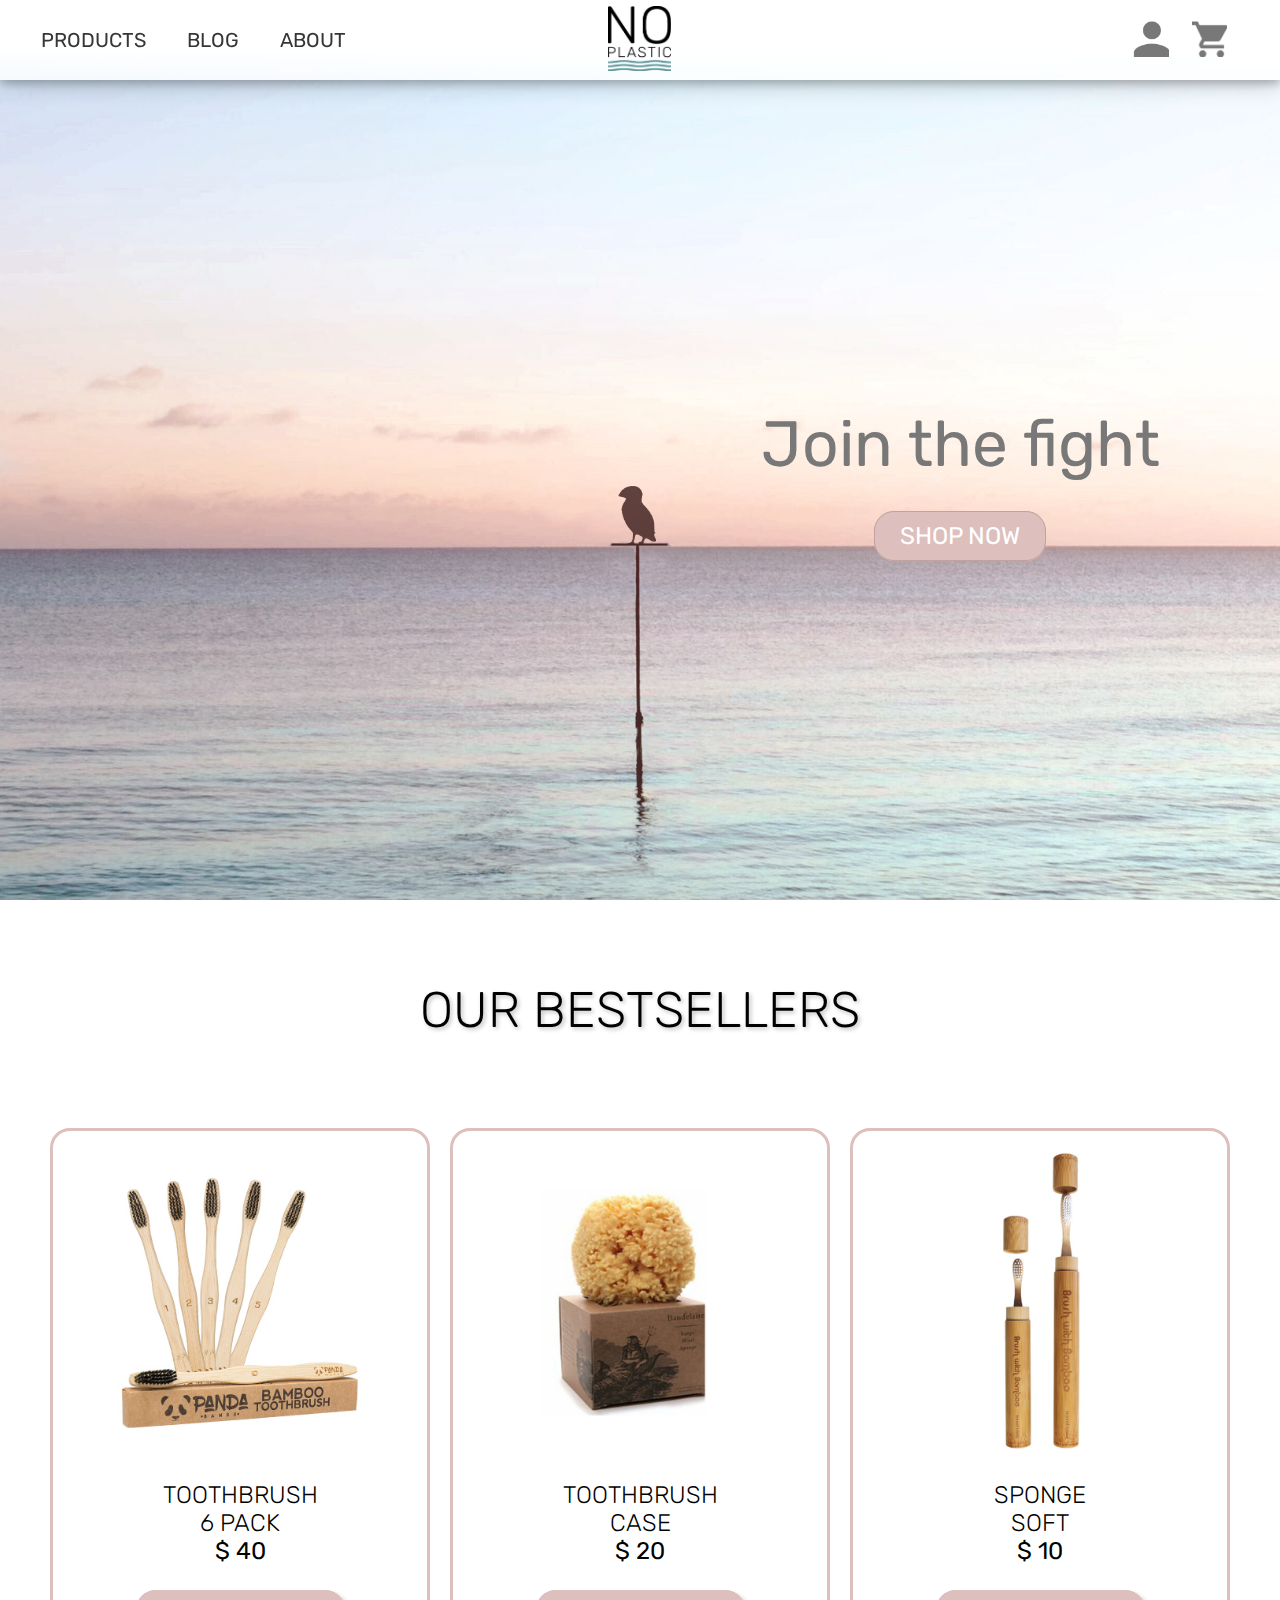
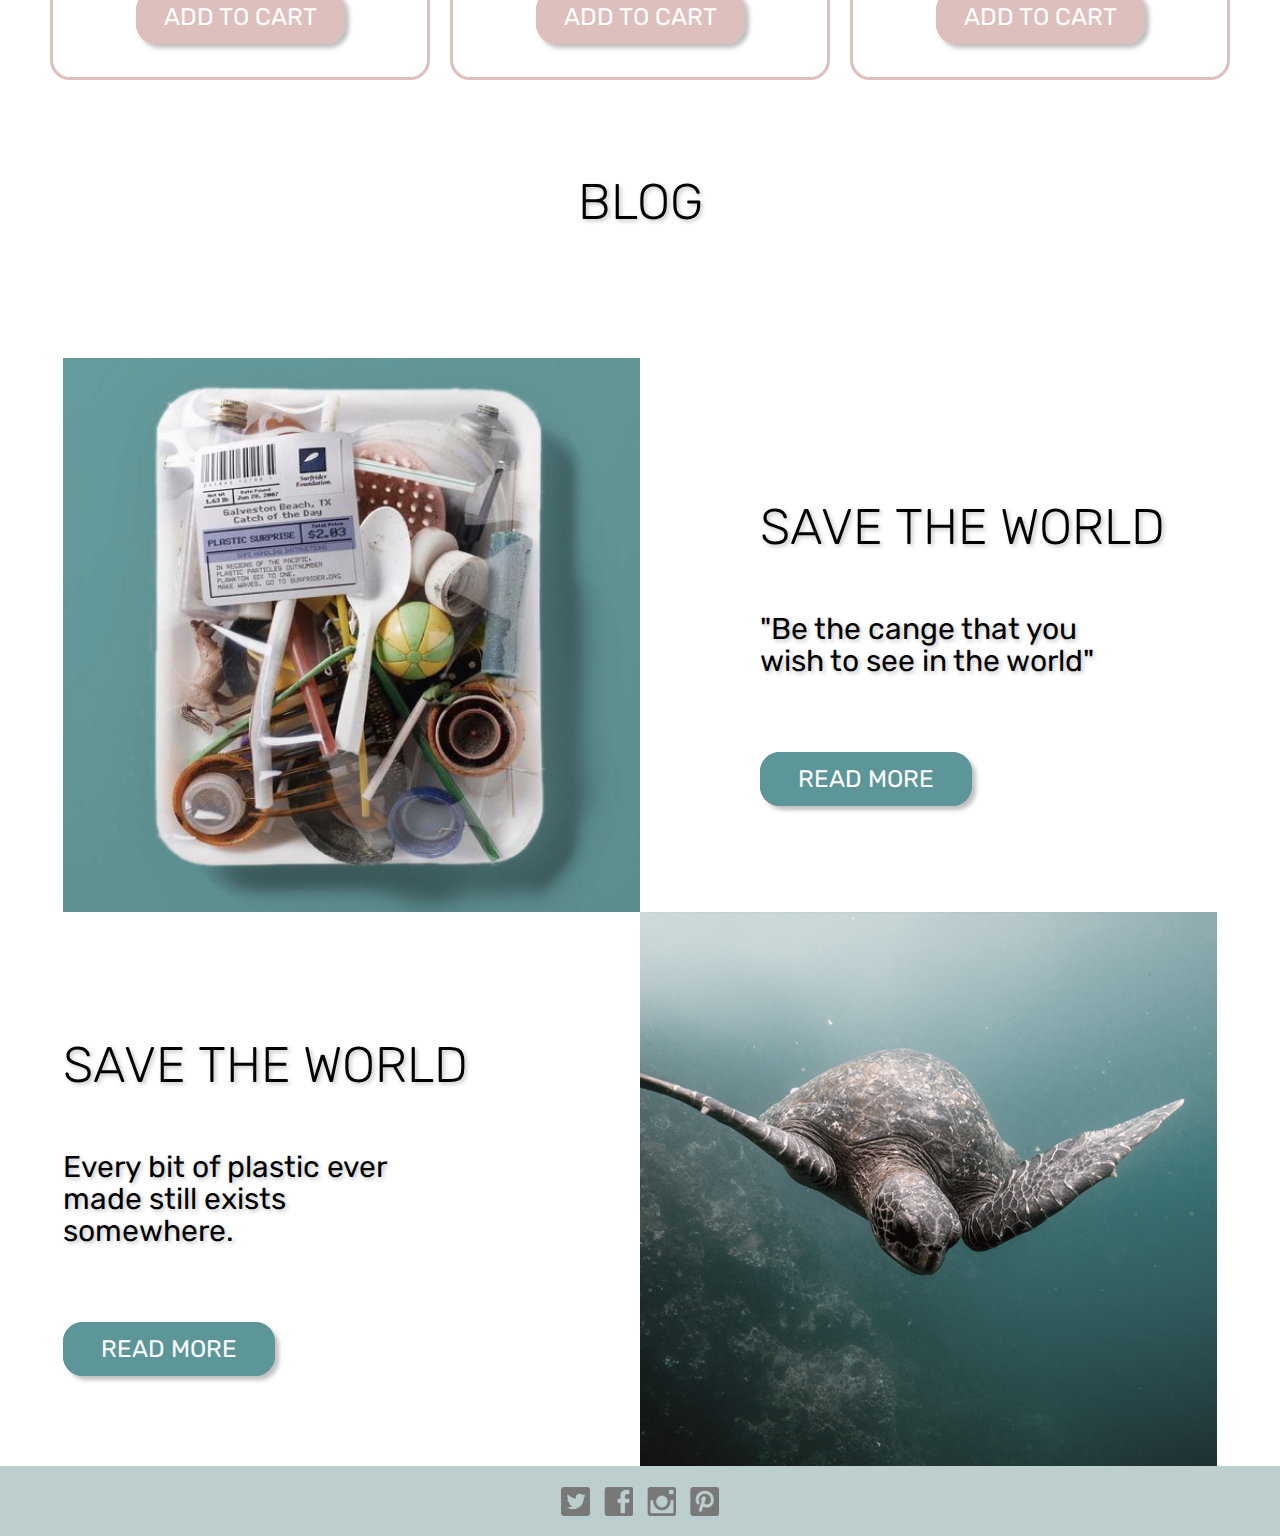
==== index.html @ 9dd4bc1e "blogs í blog" ====
<!DOCTYPE html>
<html>
    <head>
        <meta charset="utf-8">
        <title>No Plastic</title>
        <link href="https://fonts.googleapis.com/css?family=Rubik:300,400,700" rel="stylesheet">
        <link rel="icon" href="img/tskoli.ico">
        <link rel="stylesheet" href="css/reset.css">
        <link rel="stylesheet" href="css/styles.css">
        <link rel="stylesheet" href="css/flex.css">
    </head>
    
    <body id="master">
            <!-- Flex utan um flex-nav  -->
            <header id="main-header">
                <!-- Flex child af navbar til vinstri -->
                <div class="flex-nav-left">
                    <nav class="nav-left">
                        <ul class="navbar">
                            <li class="nav-buttons"><a href="index.html">Products</a>
                            </li>
                            <li class="nav-buttons"><a href="index.html">Blog</a>
                            </li>
                            <li class="nav-buttons"><a href="index.html">About</a>
                            </li>
                        </ul>
                    </nav>
                </div>
                <div class="flex-nav-center">
                    <a href="index.html"><img class="logo main-logo" src="img/LOGO_LARGE.png"></a>
                </div>
                <!-- Flex child af navbar til hægri -->
                <div class="flex-nav-right">
                    <a href="index.html"><img class="nav-icon login-ico" src="img/signin.png"></a>
                    <a href="index.html"><img class="nav-icon cart-ico" src="img/cart.png"></a>
                </div>
            </header>
             
            <div class="front-page">
                <div class="title-button">
                    <h1 class="front-title-text">
                        Join the fight
                    </h1>
                    <div class="btn-holder"><a id="front-button" class="btn" href="index.html">SHOP NOW</a></div>
                </div>
            </div>

            <div class="vara-texti">
                <h2 class="h2-centered">
                    OUR BESTSELLERS
                </h2>
                <div class="voru-content">
                    <div class="vara">
                        <img id="mynd_1" class="vara-mynd" src="img/m1.jpg">
                        <p class="vara-text">TOOTHBRUSH</p>
                        <p class="vara-text">6 PACK</p>
                        <p class="vara-price">$ 40</p>
                        <div class="btn-holder"><a class="btn" href="index.html">ADD TO CART</a></div>
                    </div>
        
                    <div class="vara">
                        <img id="mynd_2" class="vara-mynd" src="img/m2.jpg">
                        <p class="vara-text">TOOTHBRUSH</p>
                        <p class="vara-text">CASE</p>
                        <p class="vara-price">$ 20</p>
                        <div class="btn-holder"><a class="btn" href="index.html">ADD TO CART</a></div>
                    </div>
        
                    <div class="vara">
                        <img id="mynd_3" class="vara-mynd" src="img/m3.jpg">
                        <p class="vara-text">SPONGE</p>
                        <p class="vara-text">SOFT</p>
                        <p class="vara-price">$ 10</p>
                        <div class="btn-holder"><a class="btn" href="index.html">ADD TO CART</a></div>
                    </div>
                </div>

                <h2 class="h2-centered">
                    BLOG
                </h2>

                <div class="other-content">
                        <div class="info first mynd">
                        </div>
            
                        <div class="info second">
                            <h2 class="h2-normal">
                                SAVE THE WORLD
                            </h2>
                            <p class="info-text">
                                "Be the cange that you wish to see in the world"
                            </p>
                            <div class="btn-holder-green"><a class="btn-green" href="index.html">READ MORE</a></div>
                        </div>

                        <div class="info third">
                            <h2 class="h2-normal">
                                SAVE THE WORLD
                            </h2>
                            <p class="info-text">
                                Every bit of plastic ever made 
                                still exists somewhere.
                            </p>
                            <div class="btn-holder-green"><a class="btn-green" href="index.html">READ MORE</a></div>
                        </div>

                        <div class="info fourth mynd">
                        </div>
                    </div>
                </div>

            <footer class="main-footer">
                <div class="footer-content">
                    <img class="footer-mynd" src="img/twitter.png">
                    <img class="footer-mynd" src="img/facebook.png">
                    <img class="footer-mynd" src="img/instagram.png">
                    <img class="footer-mynd" src="img/pinterest.png">
                </div>
            </footer>
    </body>
</html>
---- css/styles.css ----
/* ================================= 
  Base Styles
==================================== */

/* Typical body elements */
* {
    box-sizing: border-box;
    /* Undirlína ofl teknir af links */
    text-decoration: none;
}

/* Font family yfir allar síður */
body {
    font-family: 'Rubik', sans-serif;
}

/* Dropshadow undir navbar */
header {
    background: linear-gradient(to bottom, rgba(255,255,255,1) 60%, rgba(255,255,255,0.9), rgba(255,255,255,0.8)); /* Fade out pælingin í navbar */
    box-shadow: 0 4px 8px 0 rgba(0, 0, 0, 0.2), 0 6px 20px 0 rgba(0, 0, 0, 0.19);
    height: 80px;
    position: fixed; /* Set navbar í fixed position */
    top: 0; /* Staðsett á toppnum */
    width: 100%; /* Full width, annars fellur flexið saman*/
}

/* Navbar linkar skilgreindir */
li a {
    font-size: 20px;
    text-transform: uppercase;
    font-style: normal;
    font-weight: normal;
    line-height: 37px;
    font-size: 20px;
    text-align: center;
    /* textcolor noplastic */
    color: #363636;
    /* mér finnst betra að hafa engan skugga 
    text-shadow: 1px 1px 4px rgba(0, 0, 0, 0.25); */
}

li a:hover {
    text-decoration: underline;
    color: #ddbfbd;
}

/* Bil á milli hnappa í navbar */
.nav-buttons {
    margin-left: 41px
}

/* Stillingar á navbar í header */
.cart-ico {
    margin: 0 53px 0 22px;
}

.nav-icon {
    height: 36px;
}
 /* Þetta er til að stilla staðsetningu á logo og miðjusetja alveg (lagast fyrir lokaskil) */
.logo {
    margin: 0 120px 0 -80px;
    height: 65px;
}

.front-page {
    background-image: url(../img/main-banner.jpg);
    background-repeat: no-repeat;
    background-size: cover;
    background-position: center;
    height: 100vh;
}

/* Texti í forsíðumynd og shop now hnappur */

.title-button {
    display: flex;
    flex-direction: column;
    padding-top: 30%;
    padding-left: 50%;
}

#front-button {
    box-shadow: none;
    border: 1px solid #C2A2A0;
}

/* Heading texti í forsíðumynd mynd */
 h1.front-title-text{
    font-style: normal;
    font-weight: normal;
    line-height: 120px;
    font-size: 64px;
    text-align: center;
    color: #787878;
    margin-bottom: 20px;
}

/* Almennt fyrir h2 */
h2.h2-centered,
h2.h2-normal {
    font-style: normal;
    font-weight: 300;
    line-height: 94px;
    font-size: 50px;
    color: #000000;
    text-shadow: 2px 2px 4px rgba(0, 0, 0, 0.25);
}

h2.h2-centered {
    text-align: center;
    padding: 63px 0 59px;
}

h2.h2-normal {
    padding: 0 0 59px;
}

/* Bil sett svo texti klessist ekki við mynd */ 
.second {
    padding-left: 120px;
}

/* Texti á forsíðu */
.info-text {
    font-style: normal;
    font-weight: normal;
    line-height: 32px;
    font-size: 24px;
    max-width: 350px;
    margin: -20px 0 90px;
    color: #000000;
    text-shadow: 2px 2px 4px rgba(0, 0, 0, 0.25);
}

/* Bleikur takkarnir stórir  */
.btn-holder{
    margin:0 auto;
}
.btn-holder .btn{
    color: #fff;
    padding: 10px 25px;
    background-color: #DDBFBD;
    border: 3px solid #DDBFBD;
    box-shadow: 4px 4px 4px rgba(0, 0, 0, 0.25);
    border-radius: 20px;
    font-size: 24px;
}
.btn-holder .btn:hover{
    background-color: white;
    color: #DDBFBD;
    box-shadow: none;
}
/*Grænu takkarnir stórir */

.btn-holder-green .btn-green{
    color: #fff;
    padding: 10px 35px;
    background-color: #5D9699;
    border: 3px solid #5D9699;
    box-shadow: 4px 4px 4px rgba(0, 0, 0, 0.25);
    border-radius: 20px;
    font-size: 24px;
}
.btn-holder-green .btn-green:hover{
    background-color: white;
    color: #5D9699;
    box-shadow: none;
}

 /* Stillingar á vöruglugga */
.vara {
    padding-top: 20px;  /* Svo vörurnar klessist ekki við rammann á top */
    border: 3px solid #DDBFBD;
    box-sizing: border-box;
    border-radius: 20px;
}

.vara:hover {
    padding-top: 16px; /* Stoppar hökt í innihaldi þegar hoverað er yfir */
    border: 7px solid #DDBFBD;
    box-shadow: 3px 3px 4px rgba(0, 0, 0, 0.25);
}

.vara-text,
.vara-price {
    font-family: Rubik;
    font-style: normal;
    font-weight: 300;
    line-height: normal;
    font-size: 24px;
    text-align: center;
    color: #000000;
}

.vara-price {
    font-weight: normal;
    margin-bottom: 40px;
}

.info {
    width: 43%;
}

/* Bilið á milli vara og infoglugga */ 
.other-content {
    padding-top: 50px;
}

/* myndir í info gluggum */
.first {
    background-image: url(../img/plastics.jpg);
    background-repeat: no-repeat;
}

.fourth {
    background-image: url(../img/bakan.jpg);
    background-repeat: no-repeat;
}

/* paragraph textinn í info gluggum */
p.info-text {
    font-size: 30px;
}

/* Er í einhverju veseni með að koma iconunum í vertical align middle */
.main-footer {
    height: 70px;
    background-color: #BDCECF;
    /* margin-top: 90px; */
    width:100%;
    vertical-align: middle; /* Skoða hvað veldur að þetta virkar ekki */
   
   
}
.footer-content{
    display: flex;
    width: 100%;
    height: 100%;
    justify-content: center;
    align-items: center;
}

.footer-mynd {
    height: 29px;
    margin: 0 7px;
}


/* Stillingar á myndum í ramma */
.vara-mynd {
    align-self: center; /* kemur í veg fyrir að myndit "strekkist" */
    height: 300px; /* Myndir voru of stórar */
    margin-bottom: 30px; /* Ýta takka aðeins frá verðinu */
}

/* Safn af vörum með verðmiða */
.voru-content {
    display: flex;
    flex: 1;
    flex-wrap: wrap;
    align-self: center;
    margin: auto;
    justify-content: center;
}

.vara-texti {
    display: flex;
    flex-direction: column;
    align-self: center;
    margin: auto;
    justify-content: center;
    max-width: 1400px;
}

/* Fyrsta media query kemur þegar fyrsti vörugluggi fellur niður */
@media (max-width:1220px) {

    .voru-content {
        flex-direction: column;
    }

    /* Röðun á efni í other content */
    .first {
        order: -2; /* Passa að þetta sé efst */
    }

    .second {
        order: -1; /* Passa að þetta koma á eftir first */
        padding-left: 0px; /* Fjarlægi padding svo textinn verðir eins og í third */
    }

    .third { 
        order: 1; /* Passa að þetta verða á eftir fourth, verði neðst */
    }

    .fourth {
        order: 0; /* Passa að þetta verði á eftir second */
    }

    .title-button {
        padding: 15% 0 0;
    }
}
---- css/flex.css ----
/* Gerir header og components í navbar að að flex containers */
header,
.flex-nav-left,
.flex-nav-right {
    display: flex;
    align-items: center;
}

header {
    justify-content: space-between;
}

.navbar {
    display: flex;
    flex-direction: row;
}



/* Child af voru-content */
.vara {
    display: flex;
    flex-direction: column;
    height: 552px;
    width: 380px;
    margin: 12px 10px;
}

/* Heitir hér buy en er bæði kaupa og read more hnappaútlit */
.buy {
    display: flex;
    align-items: center;
    justify-content: center;
}

/* Upplýsingatexti undir vörum */
.other-content {
    display: flex;
    flex: 1;
    flex-wrap: wrap;
    align-self: center;
    margin: auto;
    justify-content: center;
}

/* Child af voru-content */
.info {
    display: flex;
    flex-direction: column;
    height: 554px;
    min-width: 577px;
    justify-content: center;
}
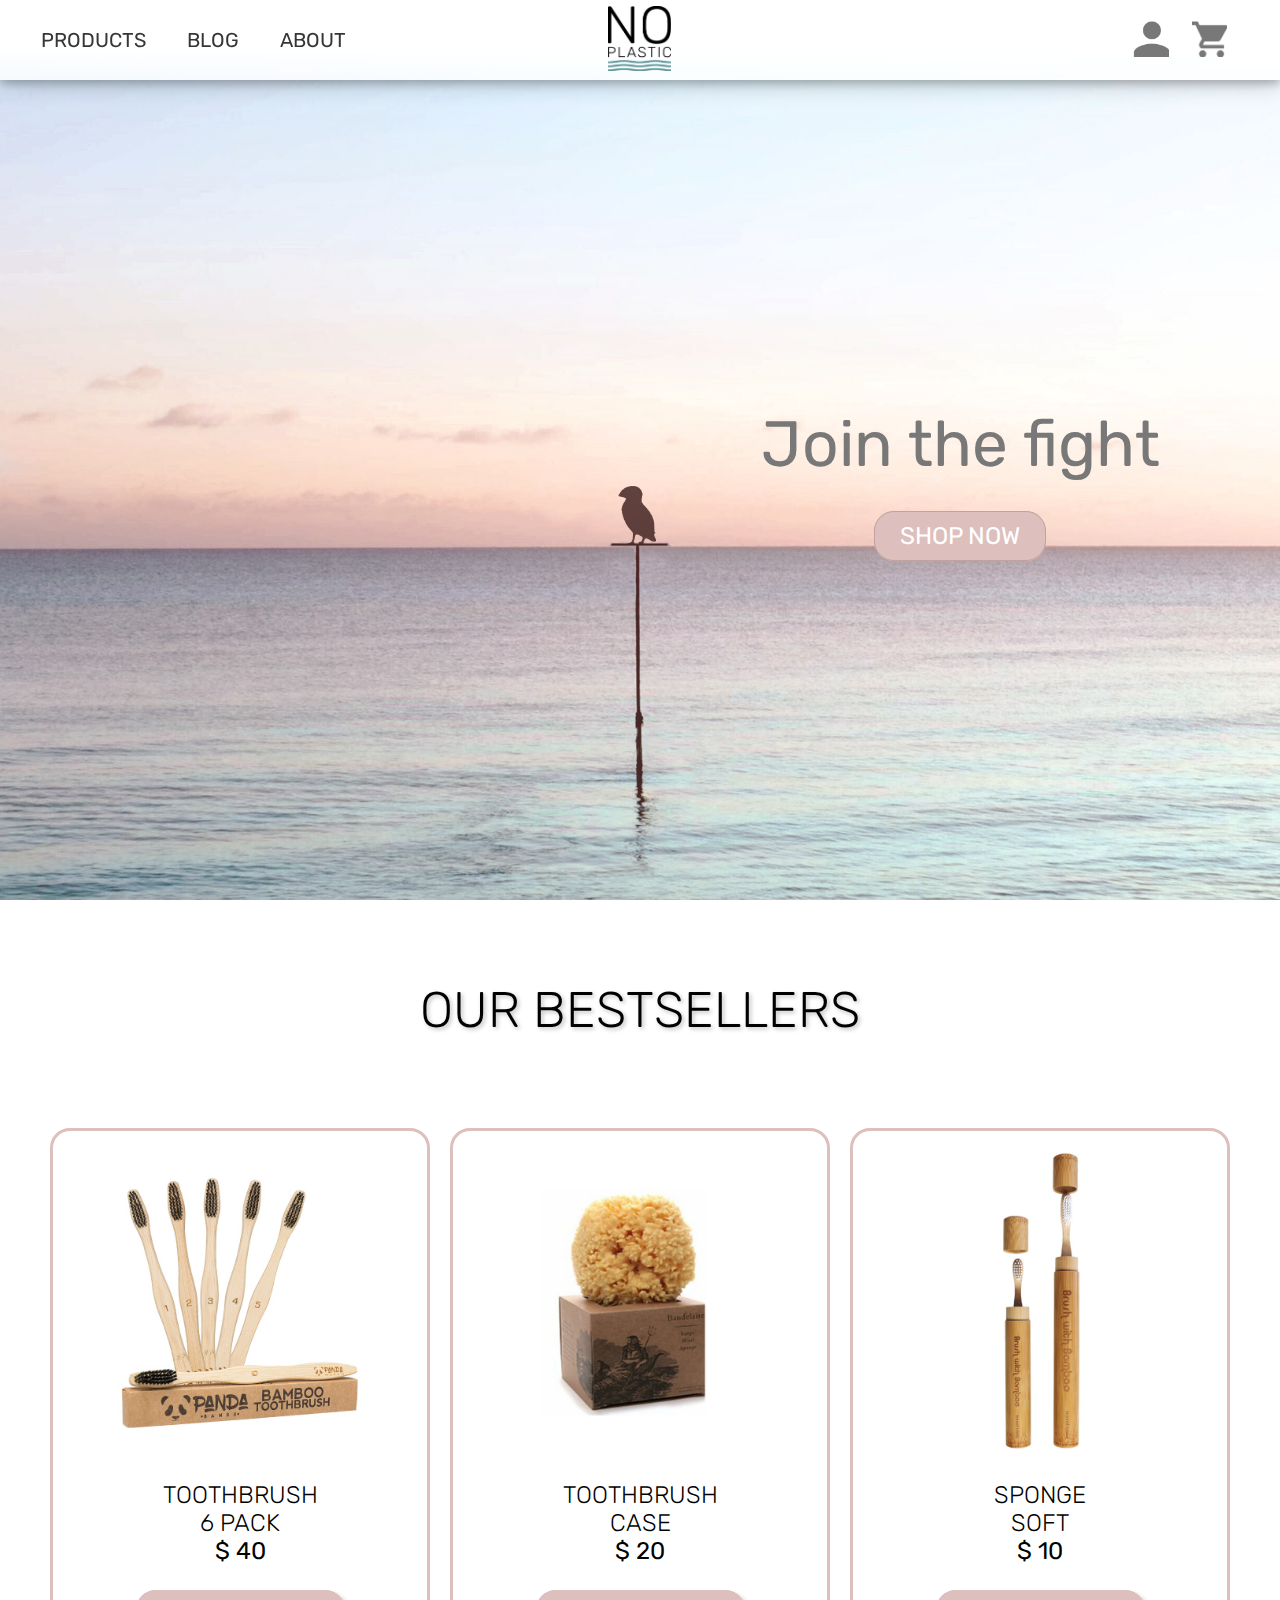
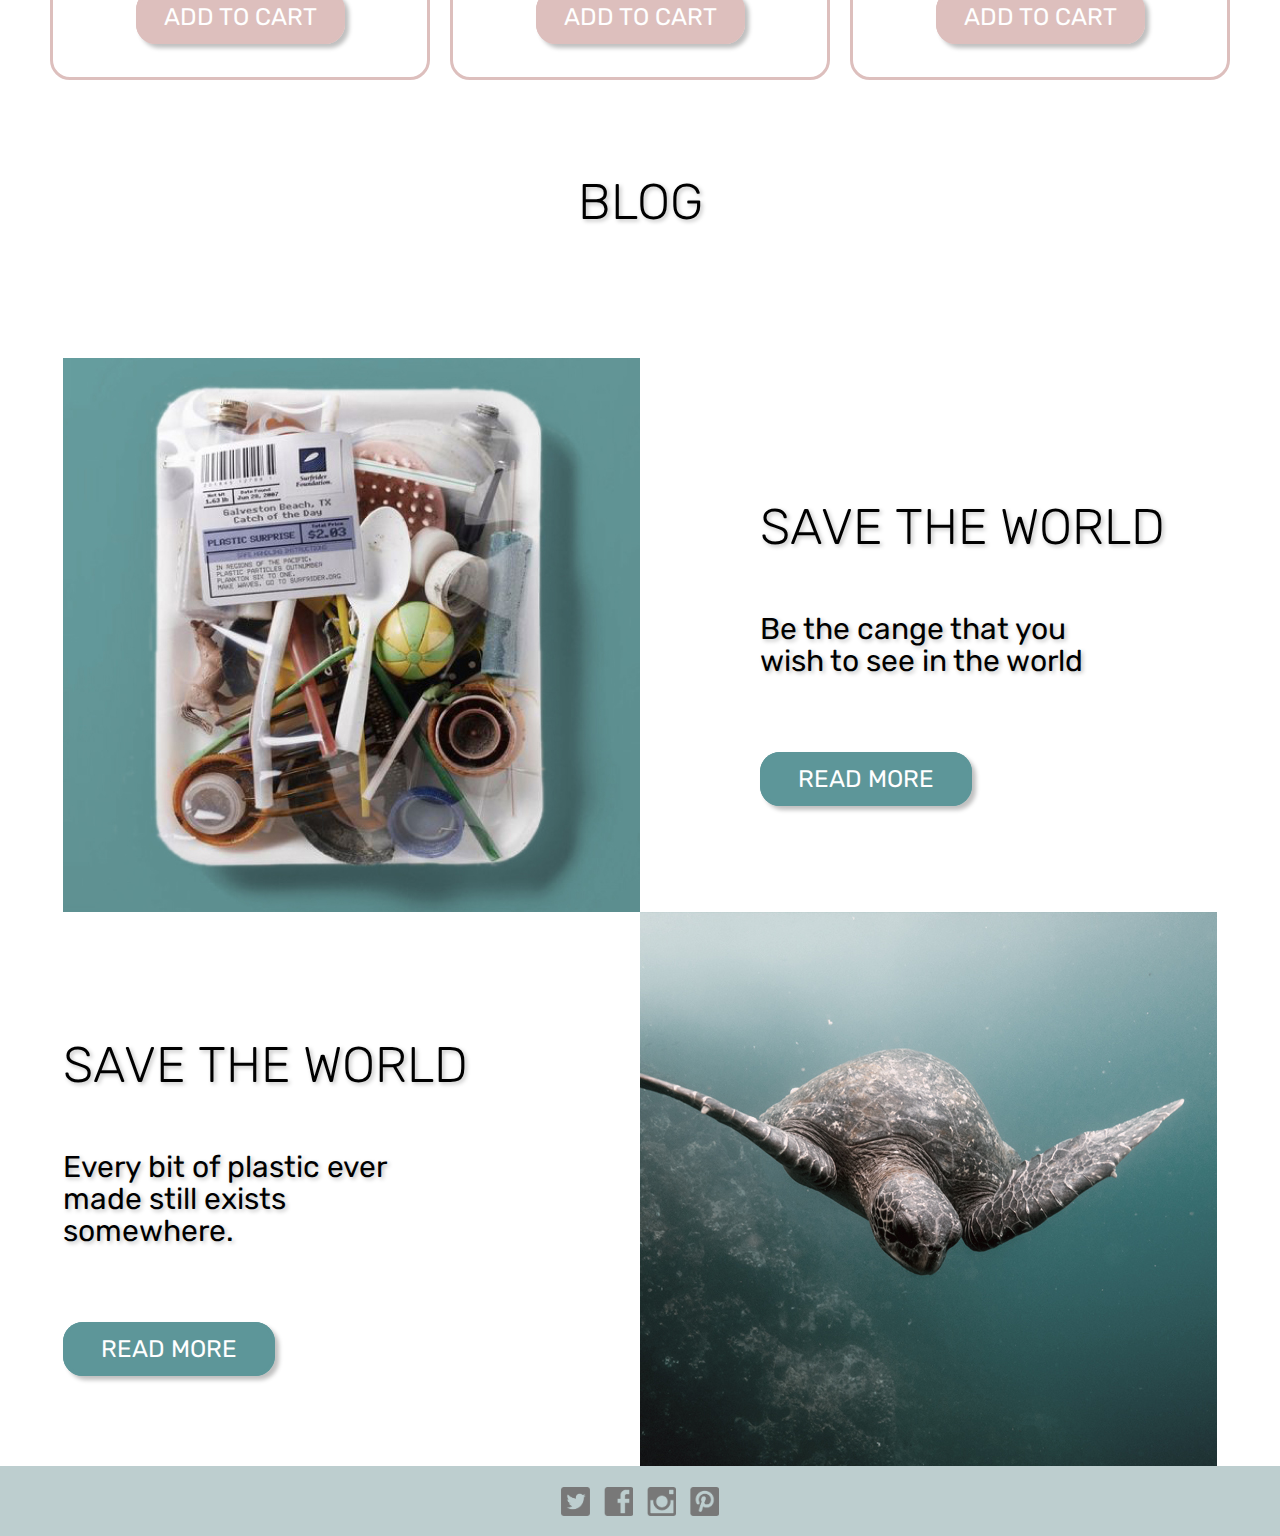
==== commit 9f5c7c25: "lúkkar betur" ====
--- a/index.html
+++ b/index.html
@@ -88,7 +88,7 @@
                                 SAVE THE WORLD
                             </h2>
                             <p class="info-text">
-                                "Be the cange that you wish to see in the world"
+                                Be the cange that you wish to see in the world
                             </p>
                             <div class="btn-holder-green"><a class="btn-green" href="index.html">READ MORE</a></div>
                         </div>
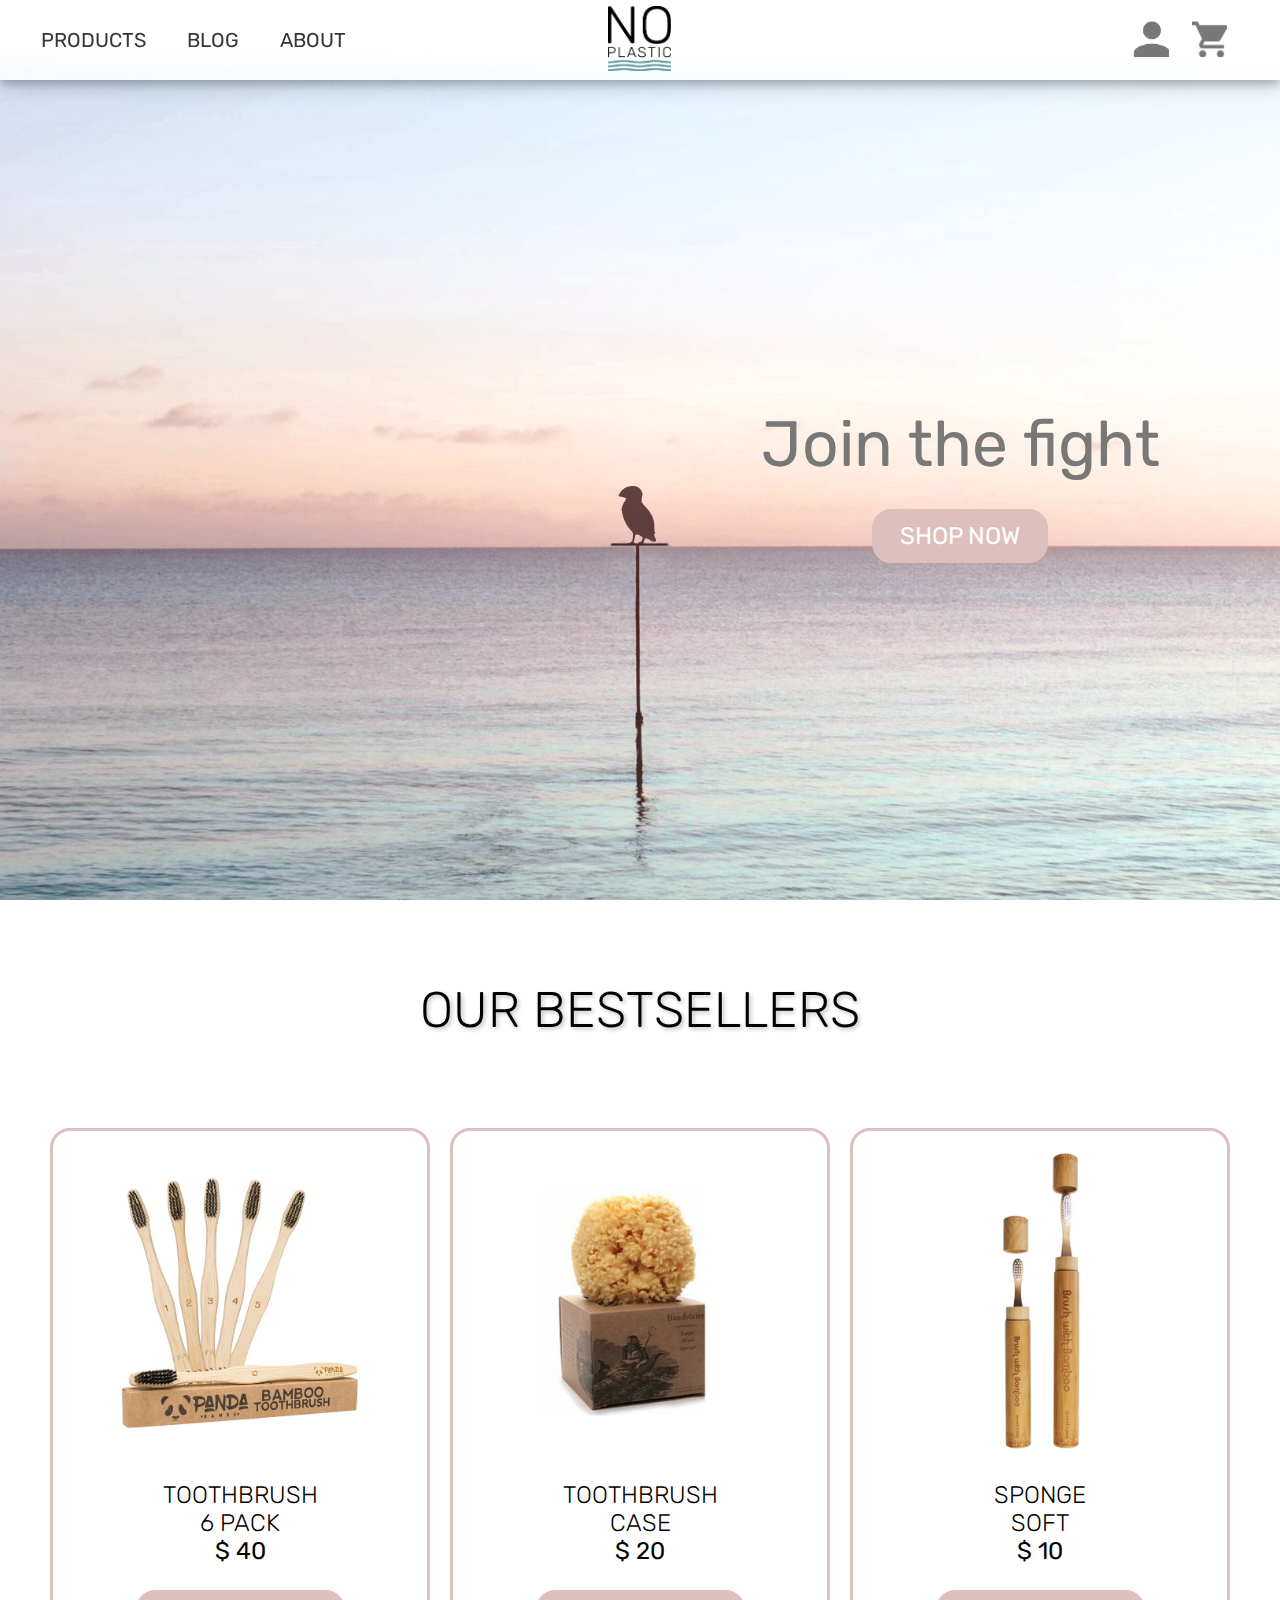
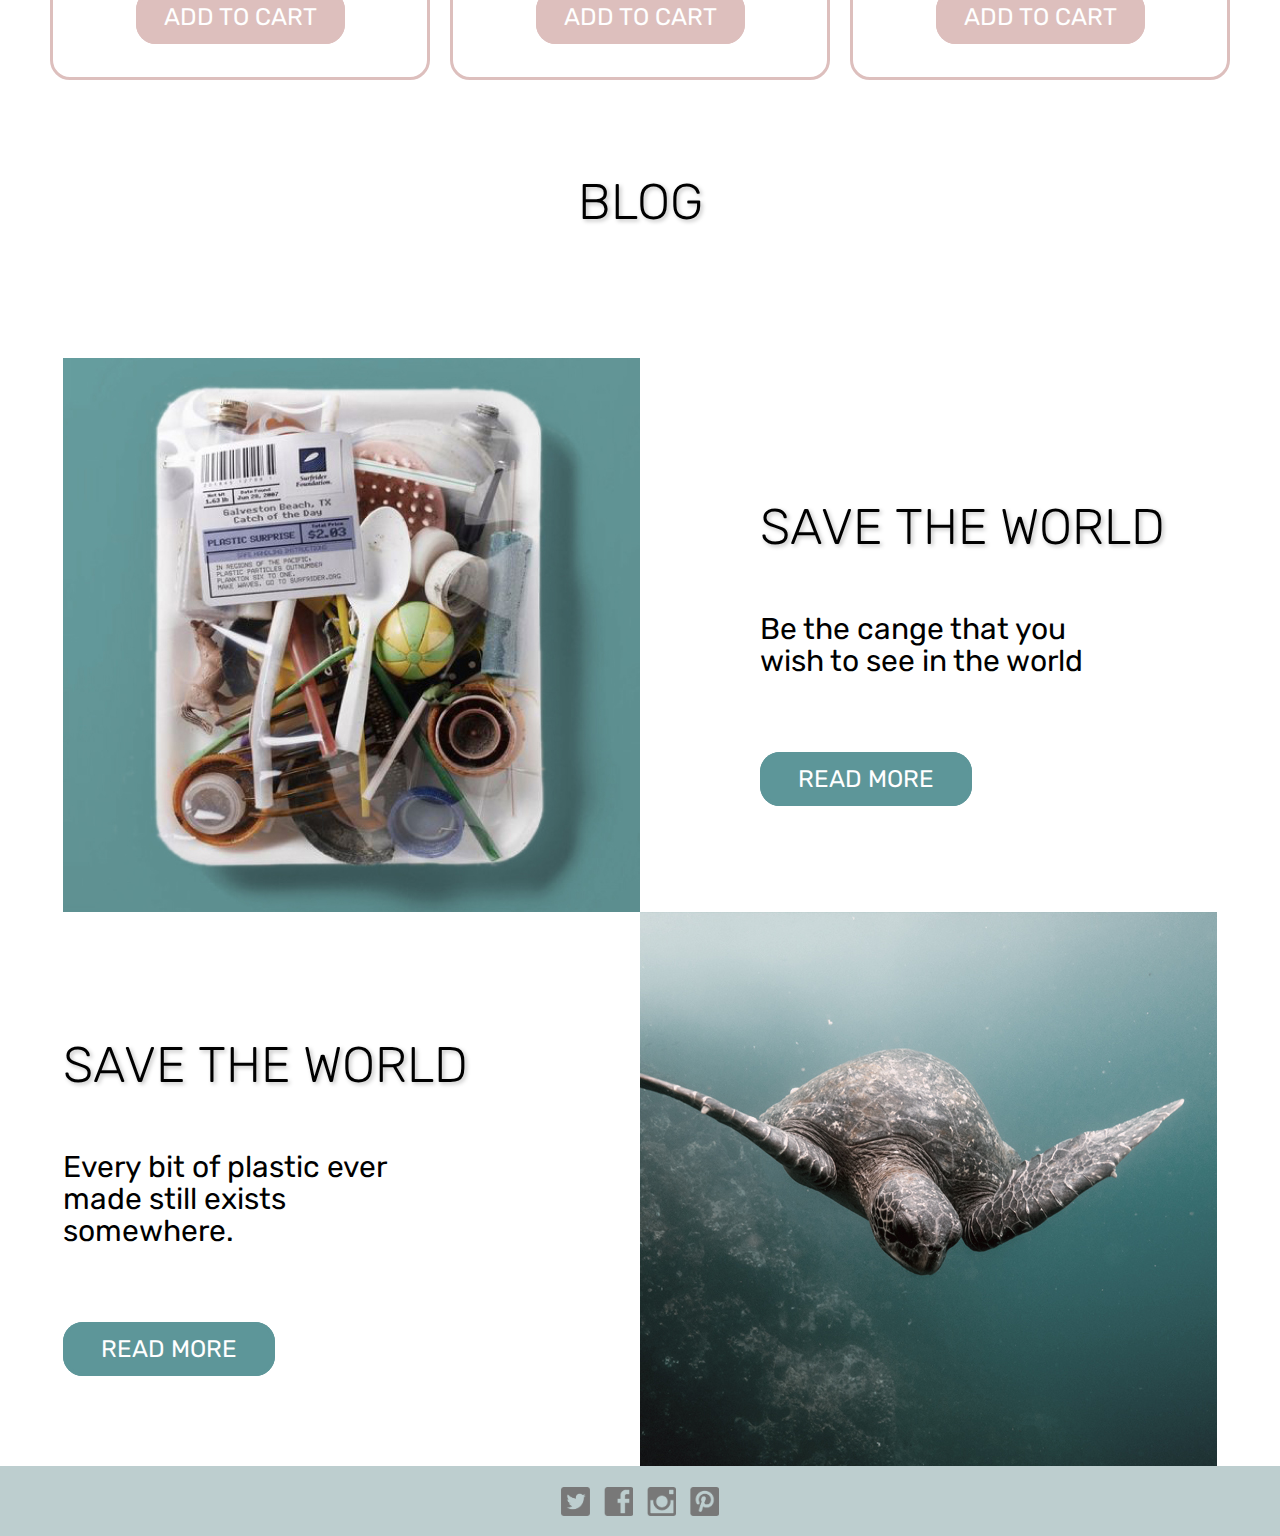
==== commit ee9ab7f7: "skuggi og logo_icon" ====
--- a/index.html
+++ b/index.html
@@ -4,7 +4,7 @@
         <meta charset="utf-8">
         <title>No Plastic</title>
         <link href="https://fonts.googleapis.com/css?family=Rubik:300,400,700" rel="stylesheet">
-        <link rel="icon" href="img/tskoli.ico">
+        <link rel="icon" href="img/logo_icon.png">
         <link rel="stylesheet" href="css/reset.css">
         <link rel="stylesheet" href="css/styles.css">
         <link rel="stylesheet" href="css/flex.css">
--- a/css/styles.css
+++ b/css/styles.css
@@ -82,7 +82,8 @@
 
 #front-button {
     box-shadow: none;
-    border: 1px solid #C2A2A0;
+    /* tók border af
+    border: 1px solid #C2A2A0;*/
 }
 
 /* Heading texti í forsíðumynd mynd */
@@ -130,7 +131,8 @@
     max-width: 350px;
     margin: -20px 0 90px;
     color: #000000;
-    text-shadow: 2px 2px 4px rgba(0, 0, 0, 0.25);
+    /* tók út shadow þarna líka
+    text-shadow: 2px 2px 4px rgba(0, 0, 0, 0.25);*/
 }
 
 /* Bleikur takkarnir stórir  */
@@ -142,7 +144,8 @@
     padding: 10px 25px;
     background-color: #DDBFBD;
     border: 3px solid #DDBFBD;
-    box-shadow: 4px 4px 4px rgba(0, 0, 0, 0.25);
+    /* tók líka skugga þarna
+    box-shadow: 4px 4px 4px rgba(0, 0, 0, 0.25);*/
     border-radius: 20px;
     font-size: 24px;
 }
@@ -158,7 +161,8 @@
     padding: 10px 35px;
     background-color: #5D9699;
     border: 3px solid #5D9699;
-    box-shadow: 4px 4px 4px rgba(0, 0, 0, 0.25);
+    /* skugginn off
+    box-shadow: 4px 4px 4px rgba(0, 0, 0, 0.25);*/
     border-radius: 20px;
     font-size: 24px;
 }
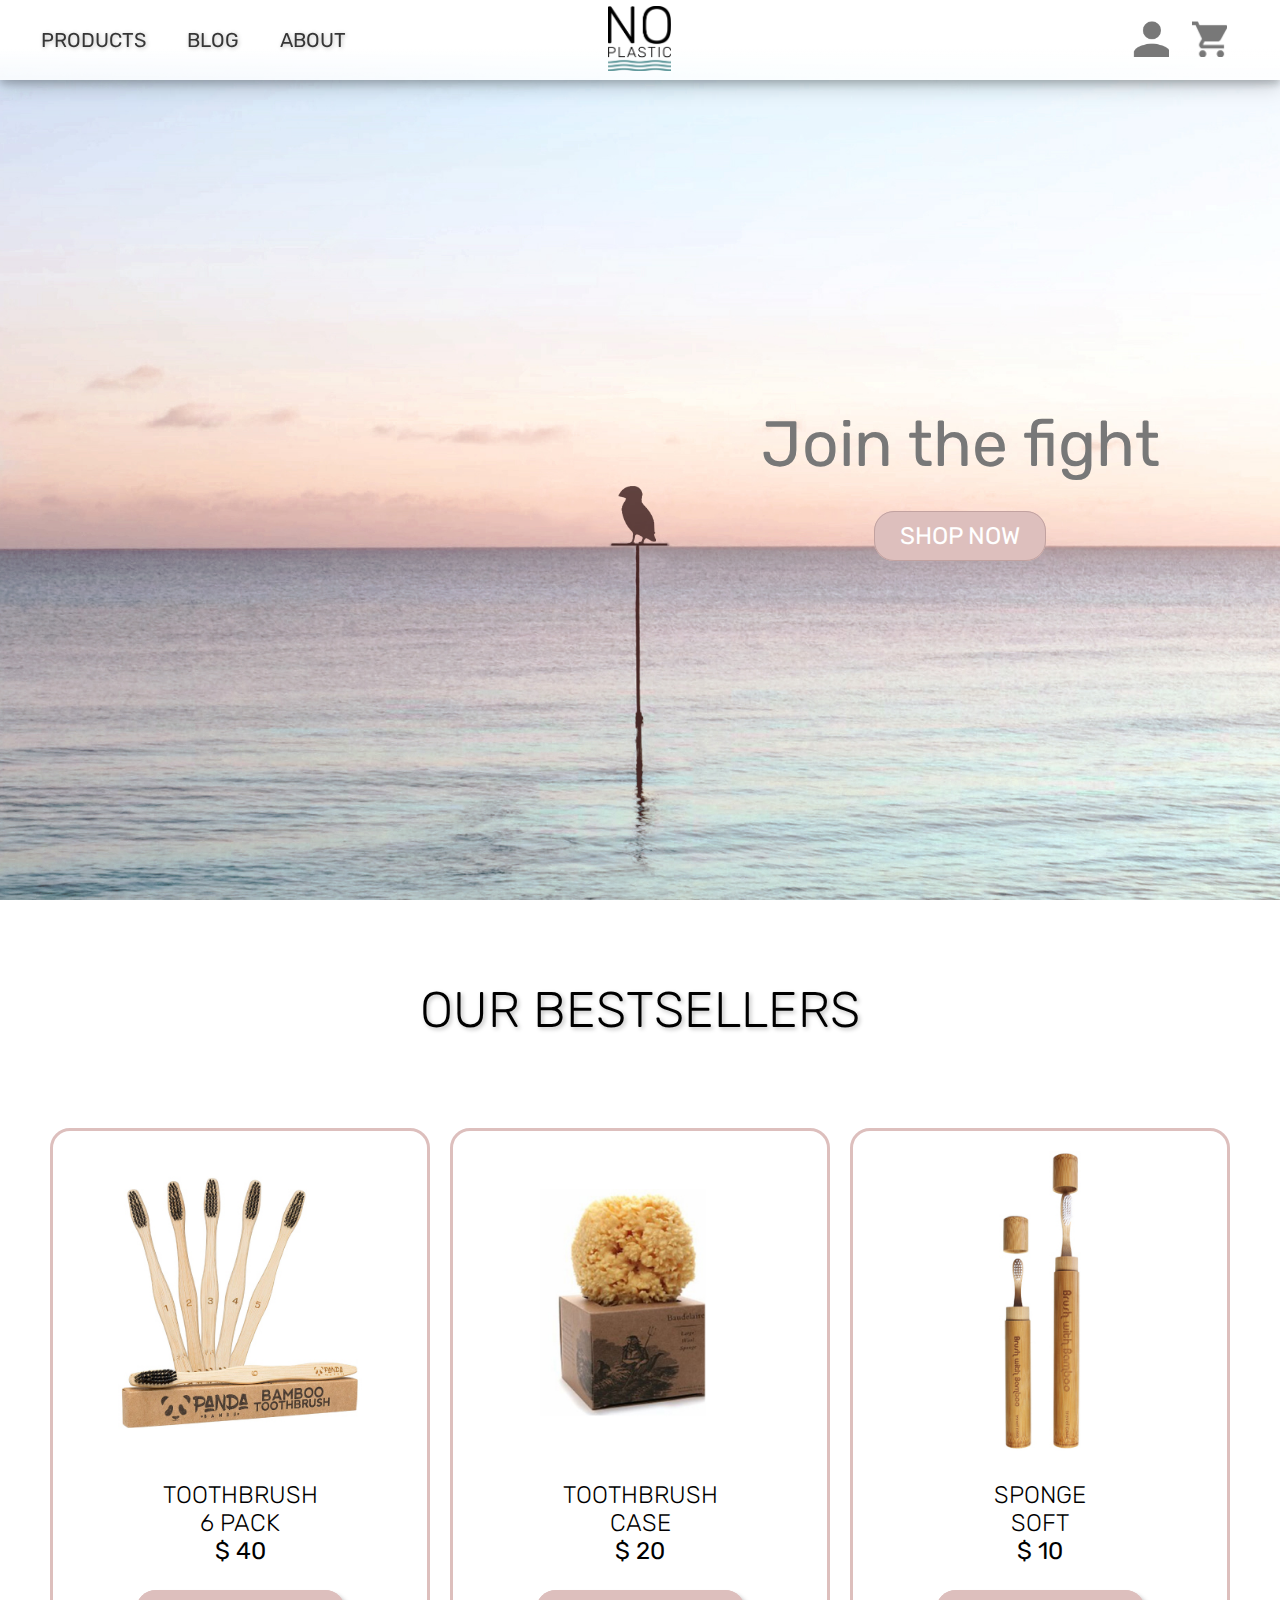
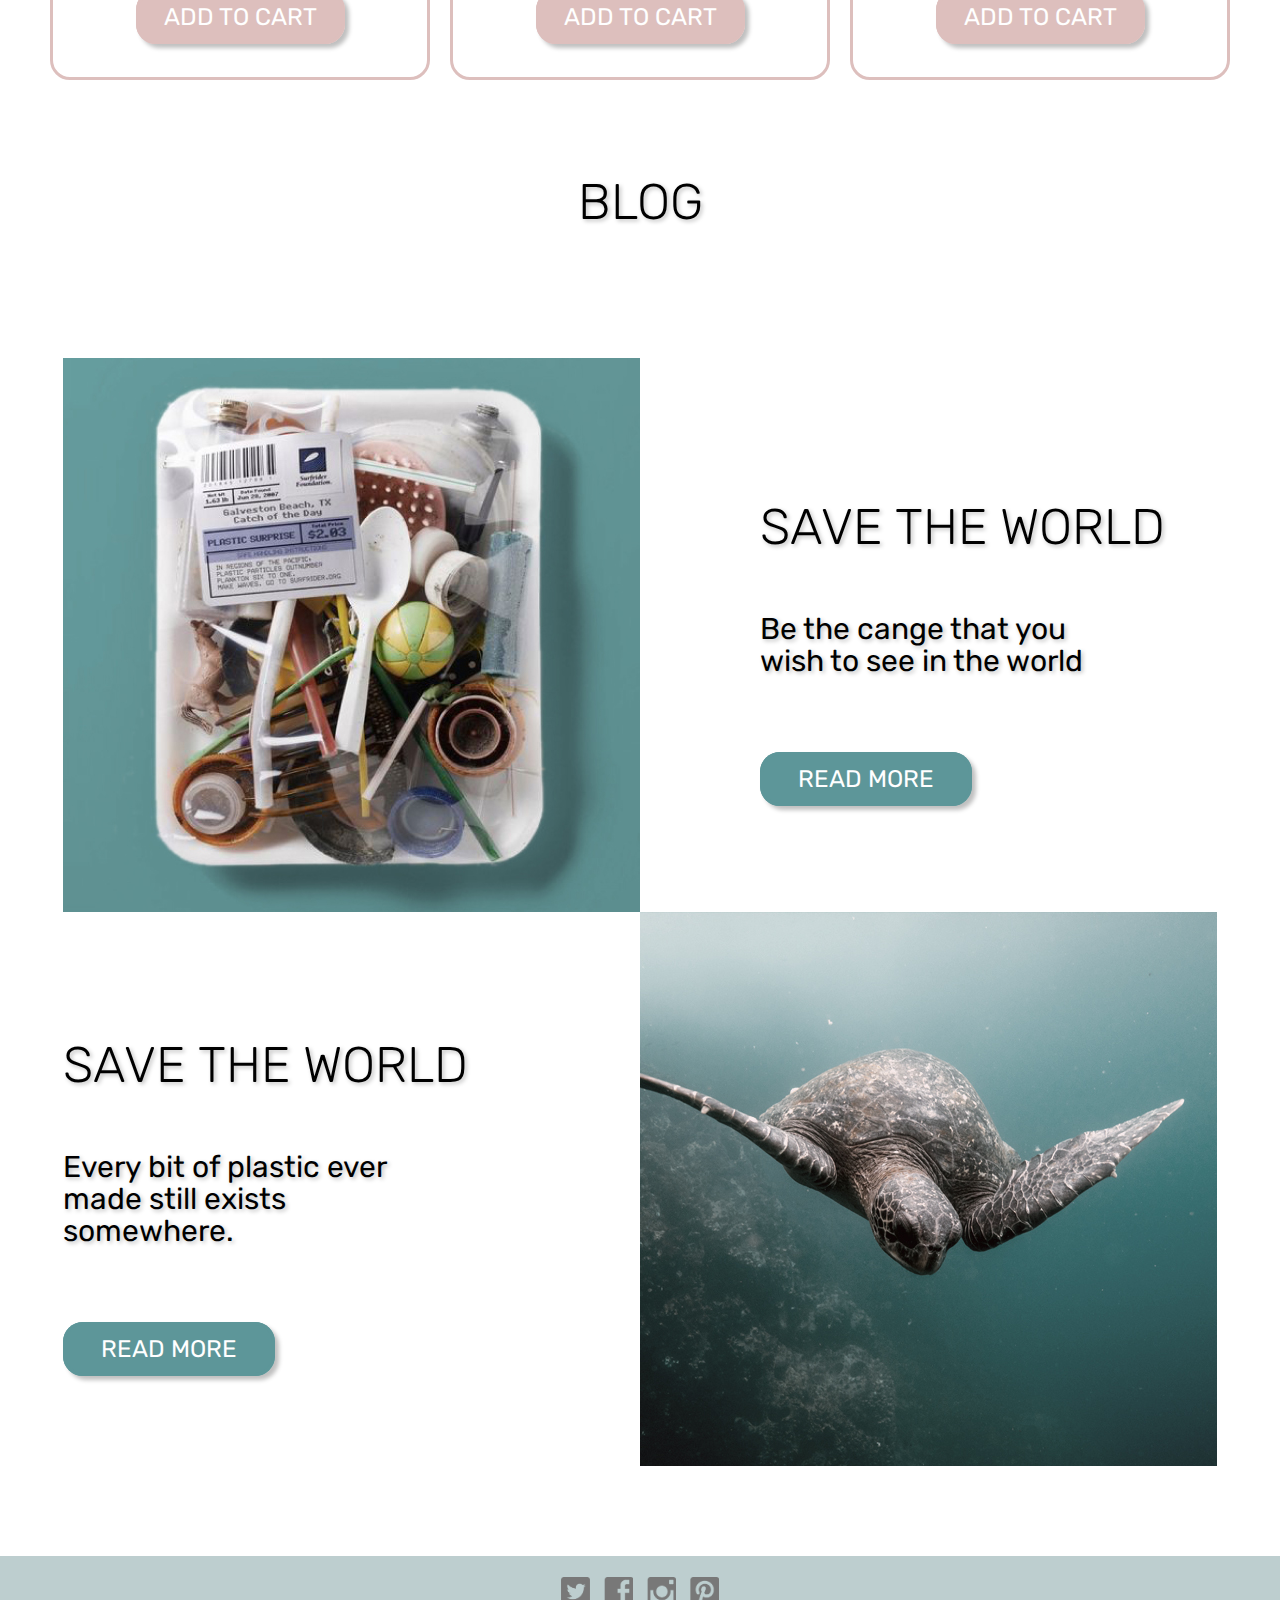
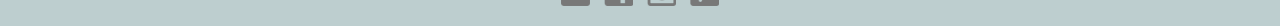
==== commit 93086c40: "Held að ég hafi ekki breytt neinu" ====
--- a/index.html
+++ b/index.html
@@ -27,7 +27,9 @@
                     </nav>
                 </div>
                 <div class="flex-nav-center">
-                    <a href="index.html"><img class="logo main-logo" src="img/LOGO_LARGE.png"></a>
+                    <figure class="swap-on-hover"></figure>
+                        <a href="index.html"><img class="logo main-logo swap-on-hover__front-image" src="img/LOGO_LARGE.png"></a>
+                    </figure>
                 </div>
                 <!-- Flex child af navbar til hægri -->
                 <div class="flex-nav-right">
--- a/css/styles.css
+++ b/css/styles.css
@@ -35,8 +35,7 @@
     text-align: center;
     /* textcolor noplastic */
     color: #363636;
-    /* mér finnst betra að hafa engan skugga 
-    text-shadow: 1px 1px 4px rgba(0, 0, 0, 0.25); */
+    text-shadow: 1px 1px 4px rgba(0, 0, 0, 0.25);
 }
 
 li a:hover {
@@ -82,8 +81,7 @@
 
 #front-button {
     box-shadow: none;
-    /* tók border af
-    border: 1px solid #C2A2A0;*/
+    border: 1px solid #C2A2A0;
 }
 
 /* Heading texti í forsíðumynd mynd */
@@ -131,8 +129,7 @@
     max-width: 350px;
     margin: -20px 0 90px;
     color: #000000;
-    /* tók út shadow þarna líka
-    text-shadow: 2px 2px 4px rgba(0, 0, 0, 0.25);*/
+    text-shadow: 2px 2px 4px rgba(0, 0, 0, 0.25);
 }
 
 /* Bleikur takkarnir stórir  */
@@ -144,8 +141,7 @@
     padding: 10px 25px;
     background-color: #DDBFBD;
     border: 3px solid #DDBFBD;
-    /* tók líka skugga þarna
-    box-shadow: 4px 4px 4px rgba(0, 0, 0, 0.25);*/
+    box-shadow: 4px 4px 4px rgba(0, 0, 0, 0.25);
     border-radius: 20px;
     font-size: 24px;
 }
@@ -161,8 +157,7 @@
     padding: 10px 35px;
     background-color: #5D9699;
     border: 3px solid #5D9699;
-    /* skugginn off
-    box-shadow: 4px 4px 4px rgba(0, 0, 0, 0.25);*/
+    box-shadow: 4px 4px 4px rgba(0, 0, 0, 0.25);
     border-radius: 20px;
     font-size: 24px;
 }
@@ -231,7 +226,7 @@
 .main-footer {
     height: 70px;
     background-color: #BDCECF;
-    /* margin-top: 90px; */
+    margin-top: 90px;
     width:100%;
     vertical-align: middle; /* Skoða hvað veldur að þetta virkar ekki */
    
@@ -303,6 +298,6 @@
     }
 
     .title-button {
-        padding: 15% 0 0;
+        padding: 10% 0 0;
     }
 }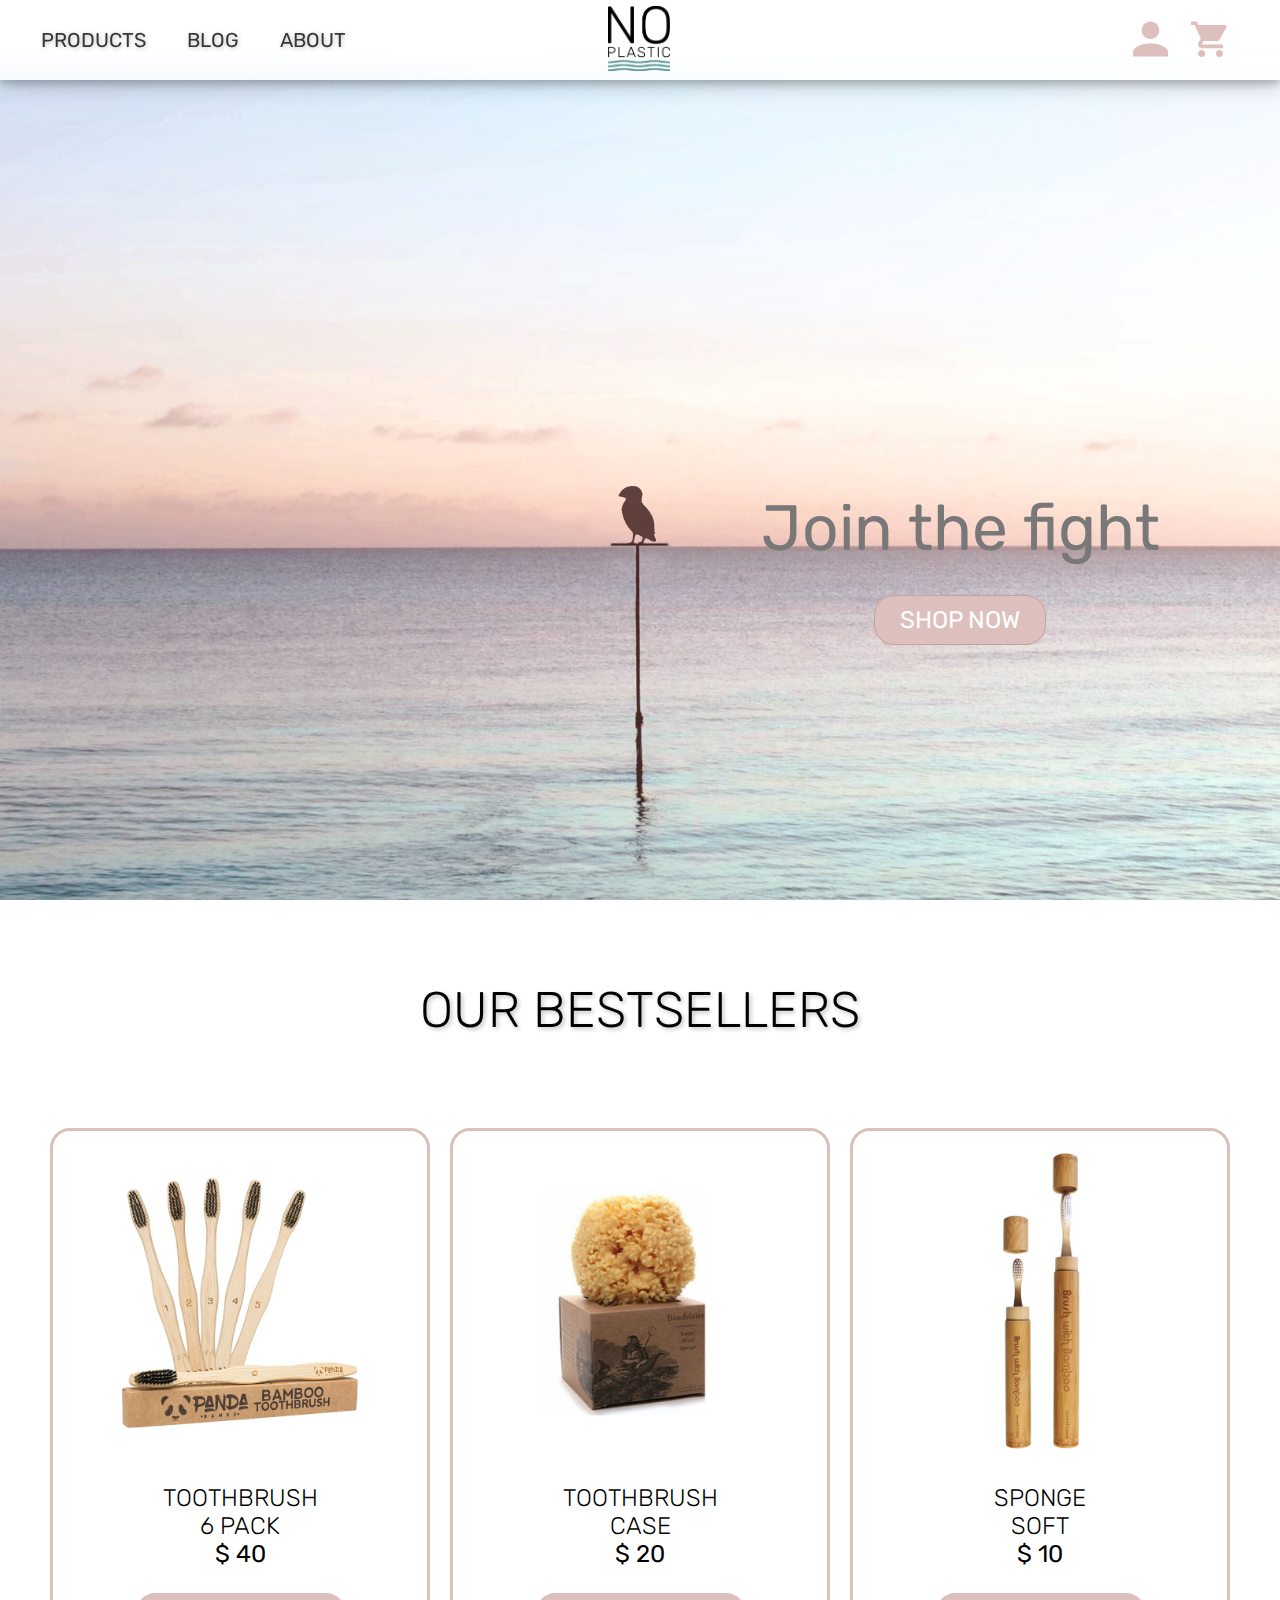
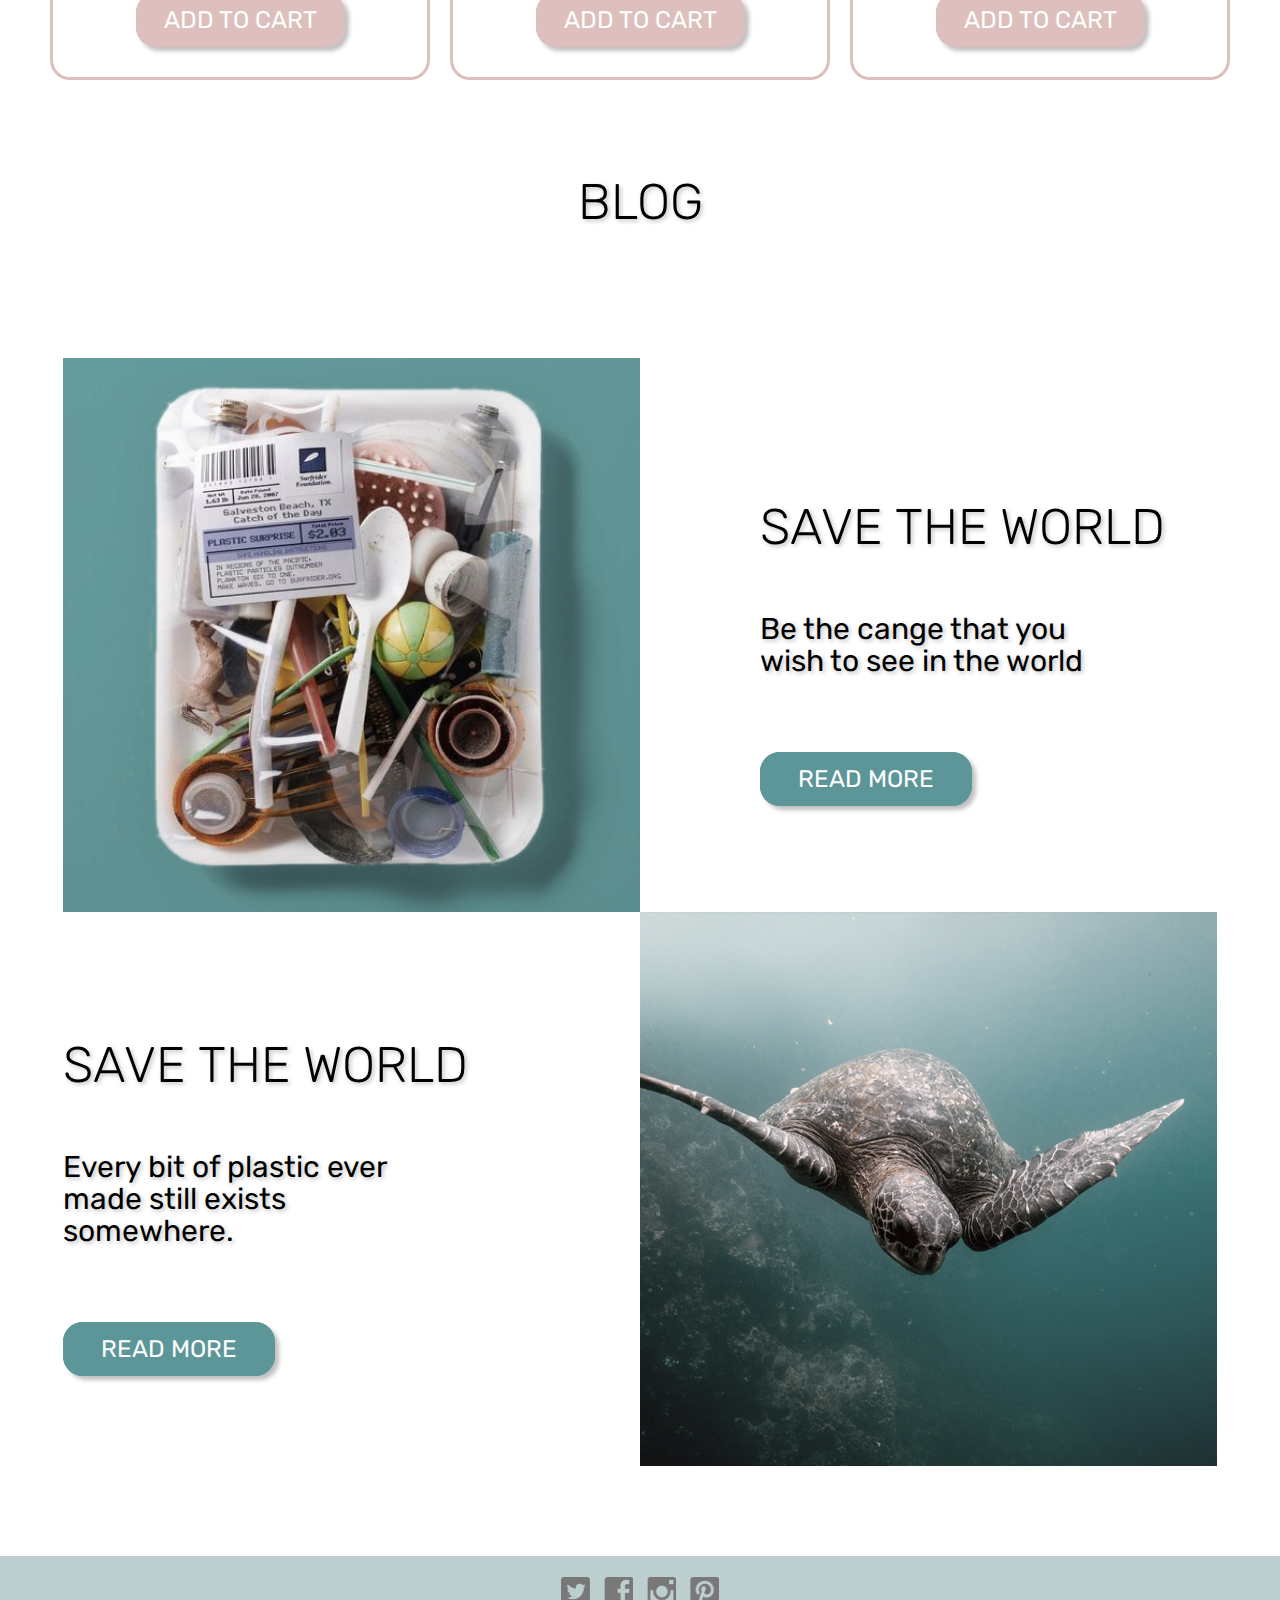
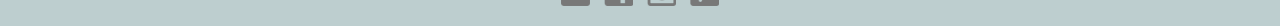
==== commit 4722414e: "Forsíðuvinna" ====
--- a/index.html
+++ b/index.html
@@ -33,8 +33,8 @@
                 </div>
                 <!-- Flex child af navbar til hægri -->
                 <div class="flex-nav-right">
-                    <a href="index.html"><img class="nav-icon login-ico" src="img/signin.png"></a>
-                    <a href="index.html"><img class="nav-icon cart-ico" src="img/cart.png"></a>
+                    <a href="index.html"><img class="nav-icon login-ico" src="img/signin.svg"></a>
+                    <a href="cart.html"><img class="nav-icon cart-ico" src="img/cart.svg"></a>
                 </div>
             </header>
              
@@ -53,27 +53,27 @@
                 </h2>
                 <div class="voru-content">
                     <div class="vara">
-                        <img id="mynd_1" class="vara-mynd" src="img/m1.jpg">
+                        <a href="vorusida.html"><img id="mynd_1" class="vara-mynd" src="img/m1.jpg"></a>
                         <p class="vara-text">TOOTHBRUSH</p>
                         <p class="vara-text">6 PACK</p>
                         <p class="vara-price">$ 40</p>
-                        <div class="btn-holder"><a class="btn" href="index.html">ADD TO CART</a></div>
+                        <div class="btn-holder"><a class="btn" href="cart.html">ADD TO CART</a></div>
                     </div>
         
                     <div class="vara">
-                        <img id="mynd_2" class="vara-mynd" src="img/m2.jpg">
+                        <a href="vorusida.html"><img id="mynd_2" class="vara-mynd" src="img/m2.jpg"></a>
                         <p class="vara-text">TOOTHBRUSH</p>
                         <p class="vara-text">CASE</p>
                         <p class="vara-price">$ 20</p>
-                        <div class="btn-holder"><a class="btn" href="index.html">ADD TO CART</a></div>
+                        <div class="btn-holder"><a class="btn" href="cart.html">ADD TO CART</a></div>
                     </div>
         
                     <div class="vara">
-                        <img id="mynd_3" class="vara-mynd" src="img/m3.jpg">
+                        <a href="vorusida.html"><img id="mynd_3" class="vara-mynd" src="img/m3.jpg"></a>
                         <p class="vara-text">SPONGE</p>
                         <p class="vara-text">SOFT</p>
                         <p class="vara-price">$ 10</p>
-                        <div class="btn-holder"><a class="btn" href="index.html">ADD TO CART</a></div>
+                        <div class="btn-holder"><a class="btn" href="cart.html">ADD TO CART</a></div>
                     </div>
                 </div>
 
@@ -82,7 +82,7 @@
                 </h2>
 
                 <div class="other-content">
-                        <div class="info first mynd">
+                        <div class="info first f-mynd">
                         </div>
             
                         <div class="info second">
@@ -106,7 +106,7 @@
                             <div class="btn-holder-green"><a class="btn-green" href="index.html">READ MORE</a></div>
                         </div>
 
-                        <div class="info fourth mynd">
+                        <div class="info fourth f-mynd">
                         </div>
                     </div>
                 </div>
--- a/css/styles.css
+++ b/css/styles.css
@@ -55,6 +55,7 @@
 
 .nav-icon {
     height: 36px;
+    color: #363636;
 }
  /* Þetta er til að stilla staðsetningu á logo og miðjusetja alveg (lagast fyrir lokaskil) */
 .logo {
@@ -75,7 +76,7 @@
 .title-button {
     display: flex;
     flex-direction: column;
-    padding-top: 30%;
+    padding-top: 52vh;
     padding-left: 50%;
 }
 
@@ -275,7 +276,8 @@
 /* Fyrsta media query kemur þegar fyrsti vörugluggi fellur niður */
 @media (max-width:1220px) {
 
-    .voru-content {
+    .voru-content,
+    .other-content {
         flex-direction: column;
     }
 
@@ -298,6 +300,31 @@
     }
 
     .title-button {
-        padding: 10% 0 0;
+        padding: 220px 0 0;
+    }
+}
+
+/* 600px er til að laga other content á forsíðu */
+@media (max-width:600px) {
+    .info {
+        min-width: 0;
+        width: auto;
+    }
+
+    .f-mynd {
+        width: 100%;
+    }
+
+}
+
+@media (max-width:420px) {
+    /* Verið að staðsetja og breyta forsíðutexta á forsíðumynd */
+    h1.front-title-text {
+        font-size: 44px;
+        line-height: 60px;
+        margin-bottom: 0;
+    }
+    .btn-holder {
+        margin: 40px auto;
     }
 }--- a/css/flex.css
+++ b/css/flex.css
@@ -21,6 +21,7 @@
 .vara {
     display: flex;
     flex-direction: column;
+    align-items: center;
     height: 552px;
     width: 380px;
     margin: 12px 10px;
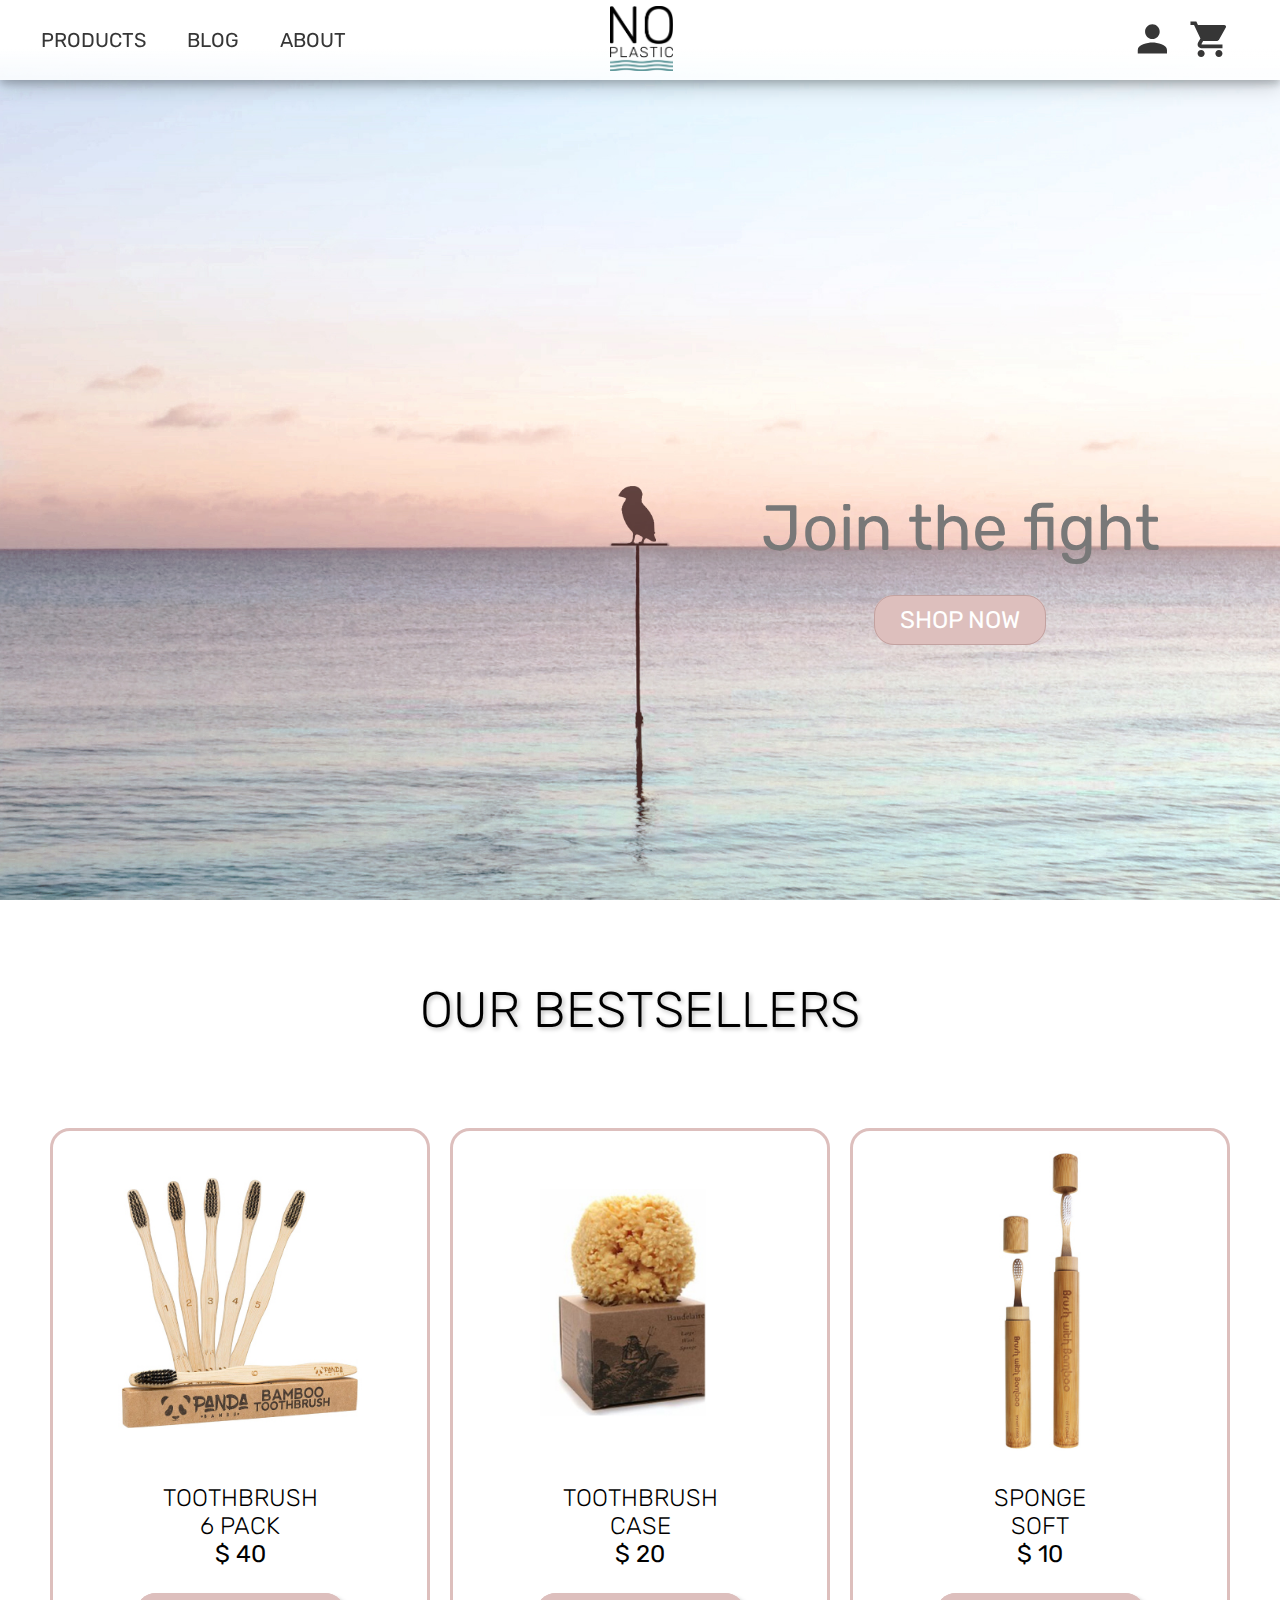
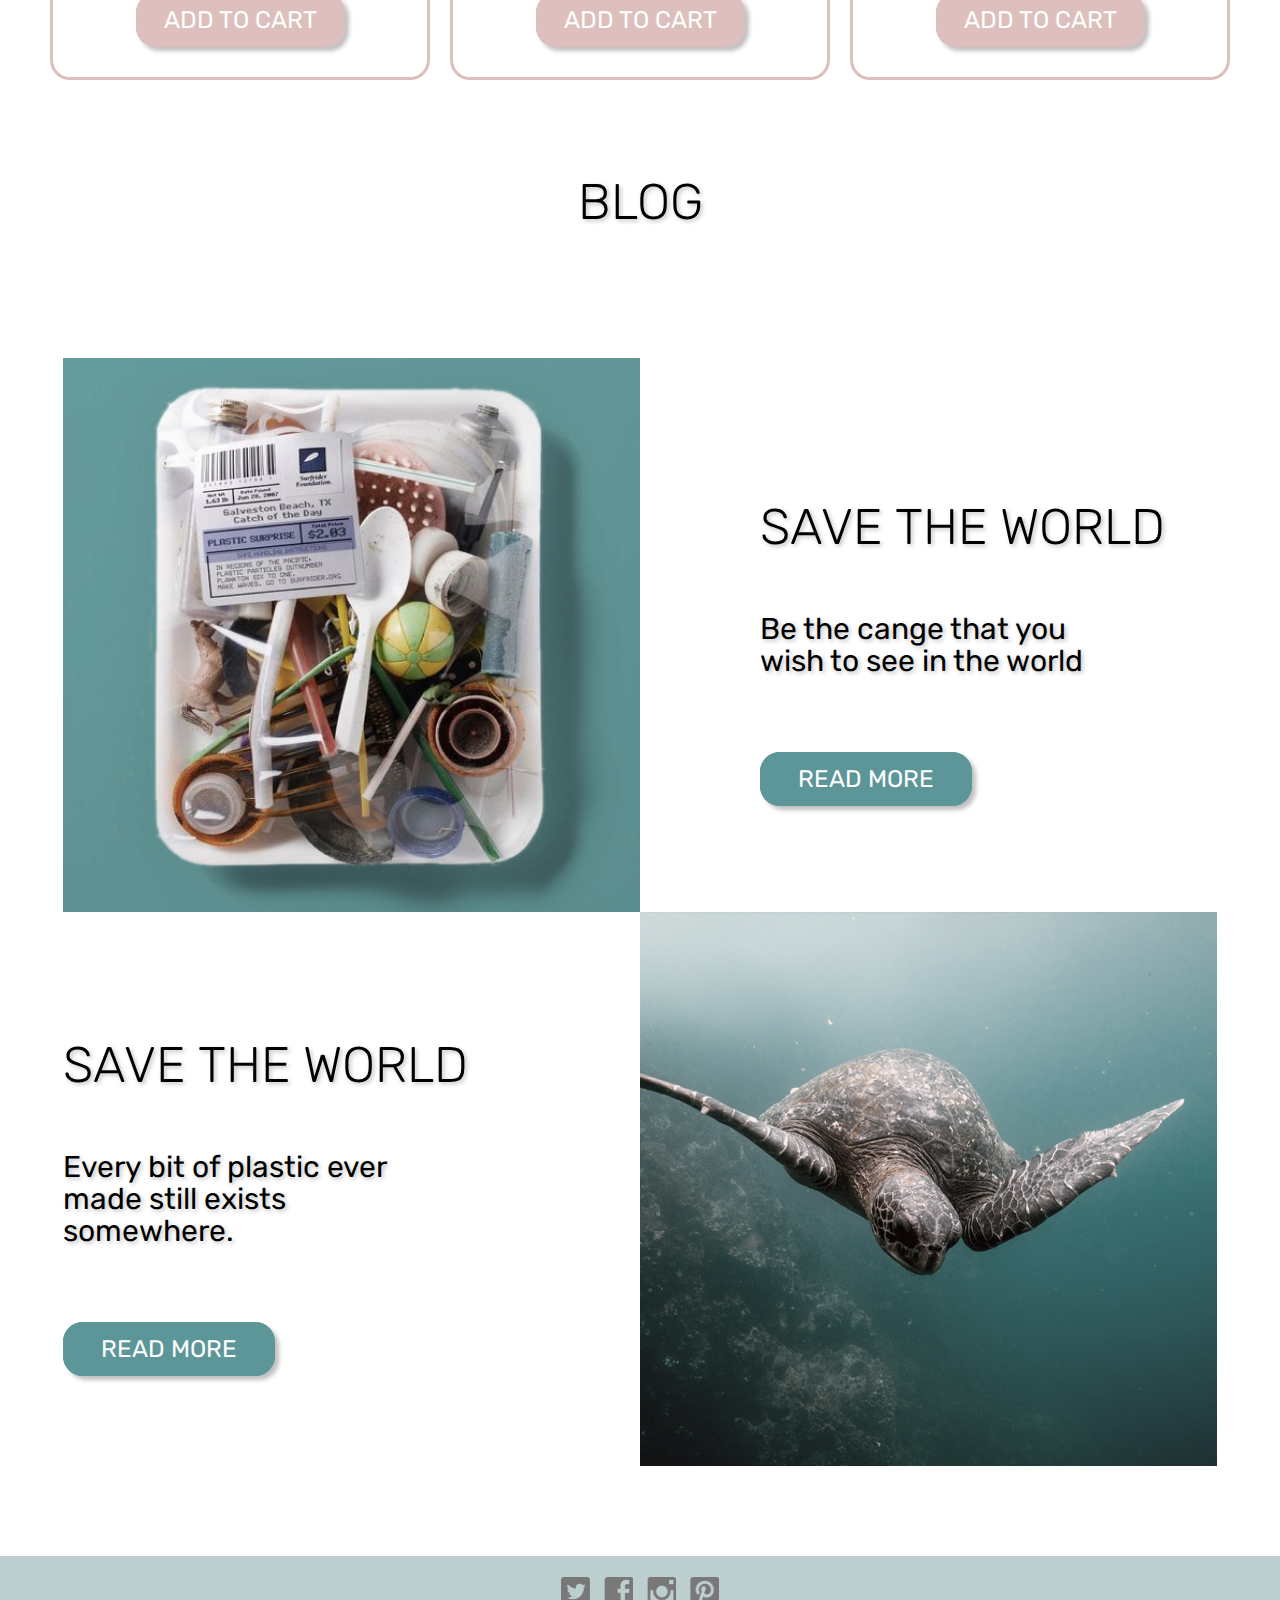
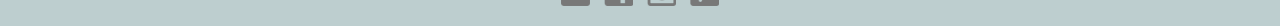
==== commit b72855ff: "Hover sett á forsíðu og navbar" ====
--- a/index.html
+++ b/index.html
@@ -17,27 +17,33 @@
                 <div class="flex-nav-left">
                     <nav class="nav-left">
                         <ul class="navbar">
-                            <li class="nav-buttons"><a href="index.html">Products</a>
+                            <li class="nav-buttons"><a href="products.html">Products</a>
                             </li>
-                            <li class="nav-buttons"><a href="index.html">Blog</a>
+                            <li class="nav-buttons"><a href="blow.html">Blog</a>
                             </li>
-                            <li class="nav-buttons"><a href="index.html">About</a>
+                            <li class="nav-buttons"><a href="about.html">About</a>
                             </li>
                         </ul>
                     </nav>
                 </div>
                 <div class="flex-nav-center">
-                    <figure class="swap-on-hover"></figure>
+                    <figure class="swap-on-hover">
                         <a href="index.html"><img class="logo main-logo swap-on-hover__front-image" src="img/LOGO_LARGE.png"></a>
                     </figure>
                 </div>
                 <!-- Flex child af navbar til hægri -->
                 <div class="flex-nav-right">
-                    <a href="index.html"><img class="nav-icon login-ico" src="img/signin.svg"></a>
-                    <a href="cart.html"><img class="nav-icon cart-ico" src="img/cart.svg"></a>
+                    <a href="index.html"><svg class="nav-icon sign-icon" width="30" height="30" viewBox="0 0 30 30" fill="none" xmlns="http://www.w3.org/2000/svg">
+                        <path id="sign-svg" fill="#363636" d="M15.3835 14.9418C19.403 14.9418 22.6917 11.6594 22.6917 7.64764C22.6917 3.63587 19.403 0.353516 15.3835 0.353516C11.3639 0.353516 8.0752 3.63587 8.0752 7.64764C8.0752 11.6594 11.3639 14.9418 15.3835 14.9418ZM15.3835 18.5889C10.4504 18.5889 0.766922 20.9595 0.766922 25.883V29.5301H30V25.883C30 20.9595 20.3165 18.5889 15.3835 18.5889Z"/>
+                        </svg></a>
+                    <a href="cart.html"><svg class="nav-icon cart-icon" width="38" height="37" viewBox="0 0 38 37" fill="none" xmlns="http://www.w3.org/2000/svg">
+                        <path id="cart-svg" fill="#363636" d="M11.9474 29.7061C9.93759 29.7061 8.29323 31.3472 8.29323 33.3531C8.29323 35.359 9.93759 37.0002 11.9474 37.0002C13.9571 37.0002 15.6015 35.359 15.6015 33.3531C15.6015 31.3472 13.9571 29.7061 11.9474 29.7061ZM0.984985 0.529297V4.17636H4.63912L11.2166 18.0352L8.65867 22.4117C8.47596 22.9587 8.29326 23.6882 8.29326 24.2352C8.29326 26.2411 9.93762 27.8823 11.9474 27.8823H33.8722V24.2352H12.6782C12.4955 24.2352 12.3128 24.0529 12.3128 23.8705V23.6882L13.9572 20.5881H27.4775C28.9391 20.5881 30.0354 19.8587 30.5835 18.7646L37.1609 6.91166C37.5263 6.54695 37.5263 6.3646 37.5263 5.99989C37.5263 4.90577 36.7955 4.17636 35.6993 4.17636H8.65867L7.01431 0.529297H0.984985ZM30.218 29.7061C28.2083 29.7061 26.5639 31.3472 26.5639 33.3531C26.5639 35.359 28.2083 37.0002 30.218 37.0002C32.2278 37.0002 33.8722 35.359 33.8722 33.3531C33.8722 31.3472 32.2278 29.7061 30.218 29.7061Z" />
+                        </svg></a>
                 </div>
             </header>
              
+
+
             <div class="front-page">
                 <div class="title-button">
                     <h1 class="front-title-text">
@@ -51,6 +57,9 @@
                 <h2 class="h2-centered">
                     OUR BESTSELLERS
                 </h2>
+
+
+
                 <div class="voru-content">
                     <div class="vara">
                         <a href="vorusida.html"><img id="mynd_1" class="vara-mynd" src="img/m1.jpg"></a>
--- a/css/styles.css
+++ b/css/styles.css
@@ -35,7 +35,6 @@
     text-align: center;
     /* textcolor noplastic */
     color: #363636;
-    text-shadow: 1px 1px 4px rgba(0, 0, 0, 0.25);
 }
 
 li a:hover {
@@ -49,14 +48,32 @@
 }
 
 /* Stillingar á navbar í header */
-.cart-ico {
+.cart-icon {
     margin: 0 53px 0 22px;
 }
 
 .nav-icon {
     height: 36px;
-    color: #363636;
-}
+}
+
+/* Litur á svg breytist með hoveri */
+a svg:hover #sign-svg,
+a svg:hover #cart-svg {
+    fill: #DDBFBD;
+}
+
+/*Lætur liti í hover koma hægar inn og hægar út */
+a svg #sign-svg,
+a svg #cart-svg,
+li a:hover,
+.btn-green:hover,
+.btn:hover { 
+  transition: 200ms;
+  transition-timing-function: ease-in-out;
+  -webkit-transition: 200ms;
+  -webkit-transition-timing-function: ease-in-out;
+}
+
  /* Þetta er til að stilla staðsetningu á logo og miðjusetja alveg (lagast fyrir lokaskil) */
 .logo {
     margin: 0 120px 0 -80px;
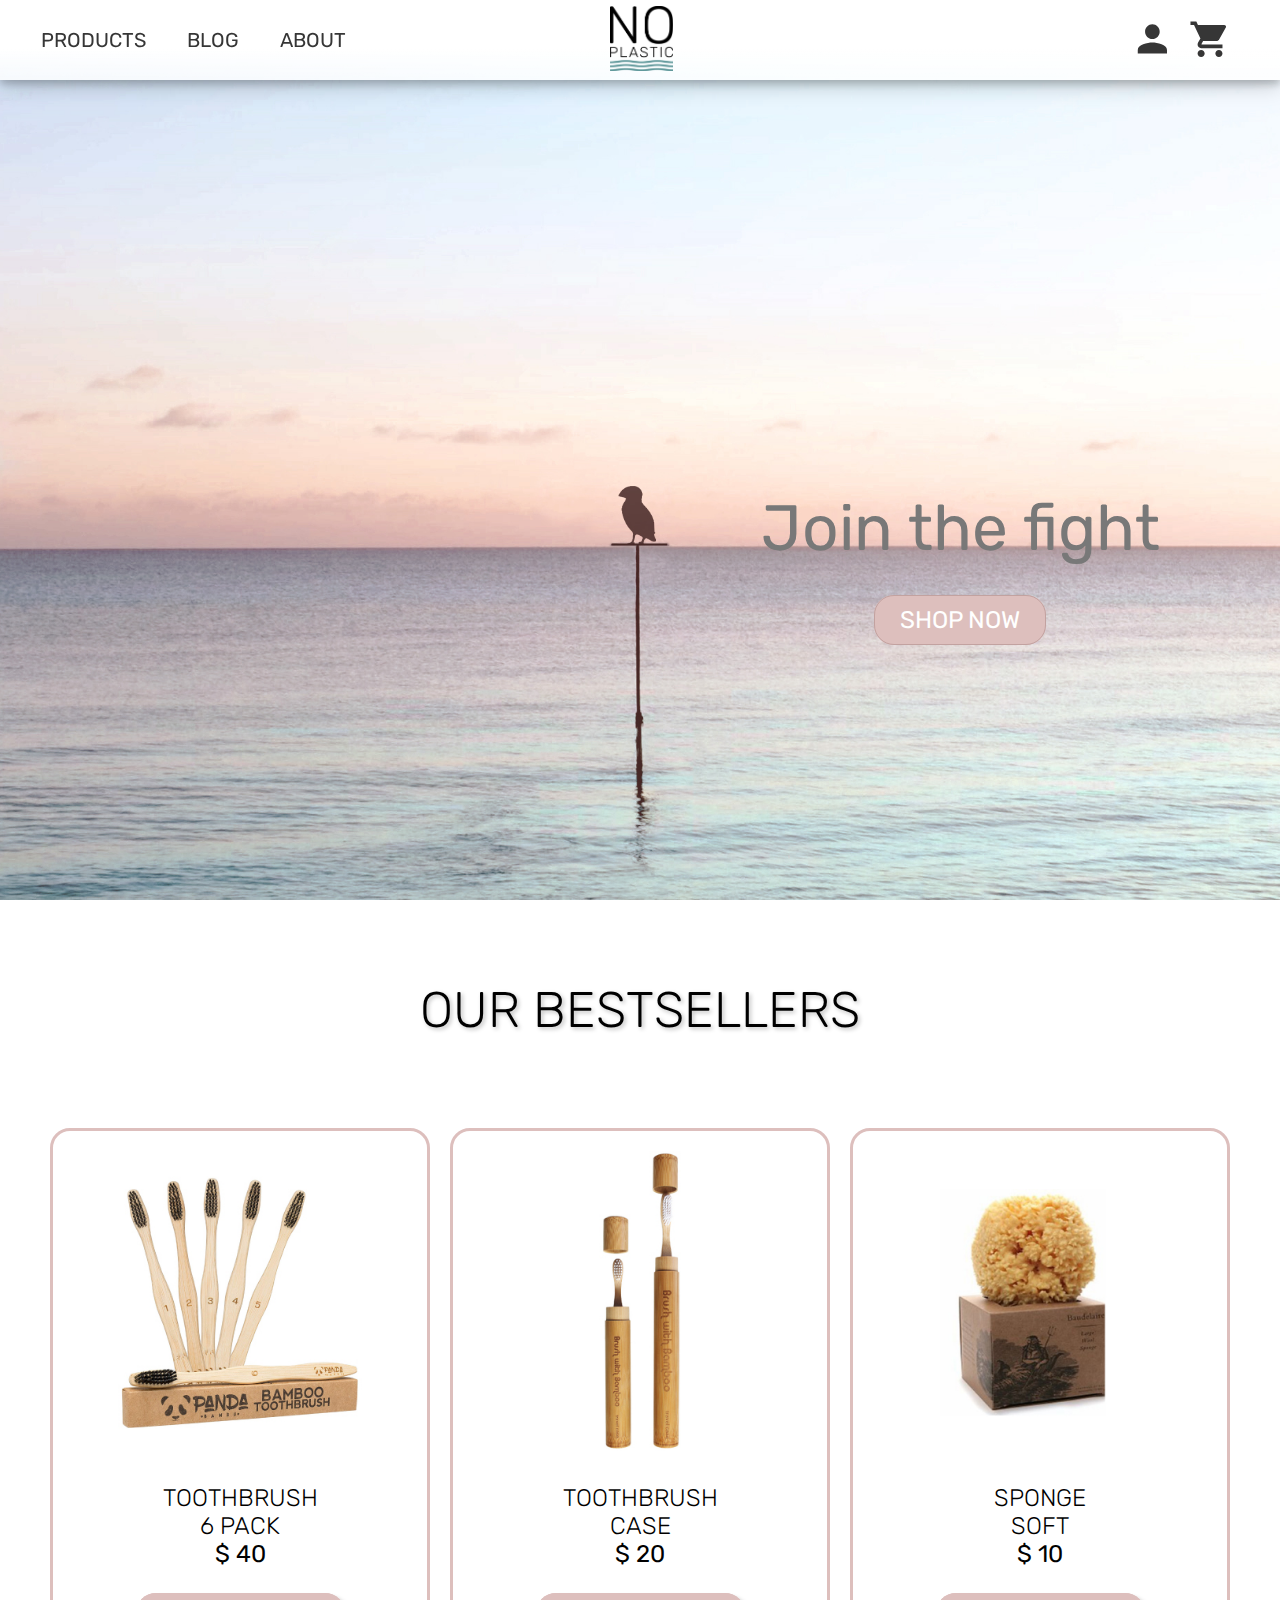
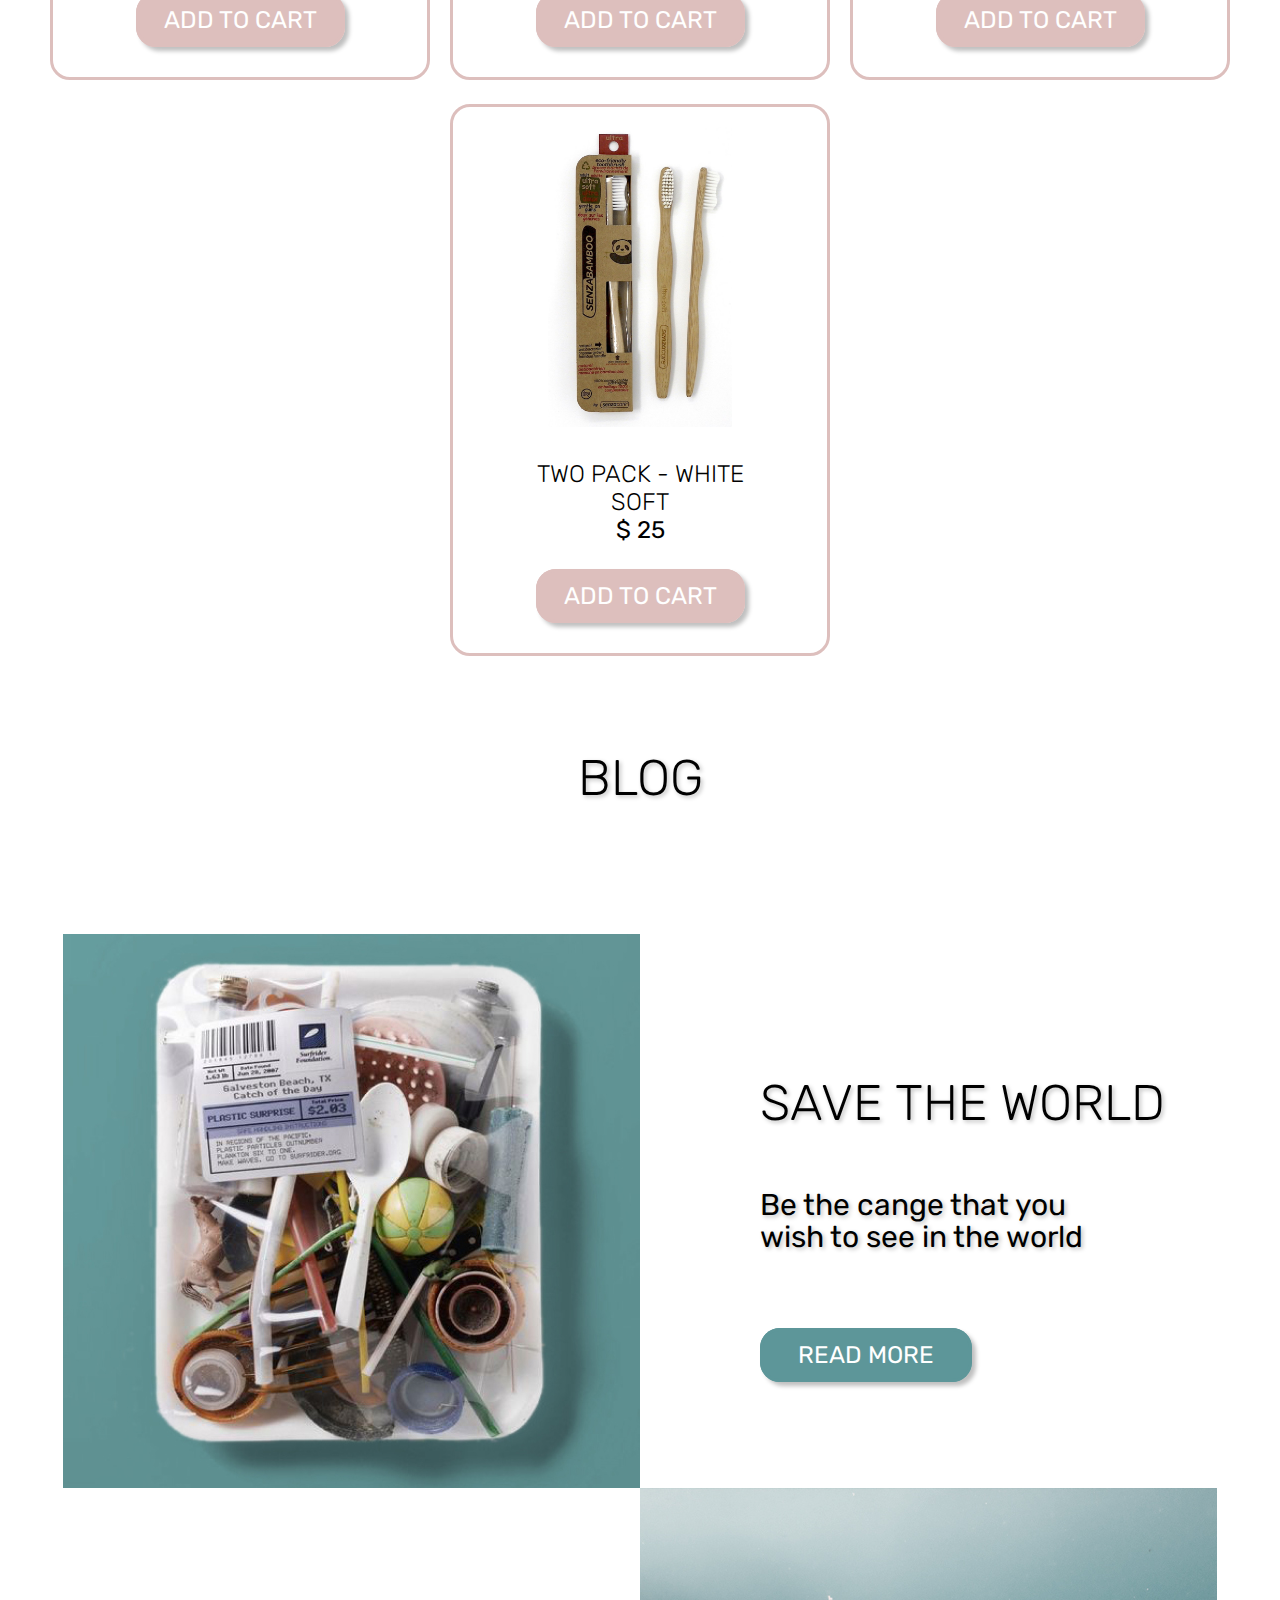
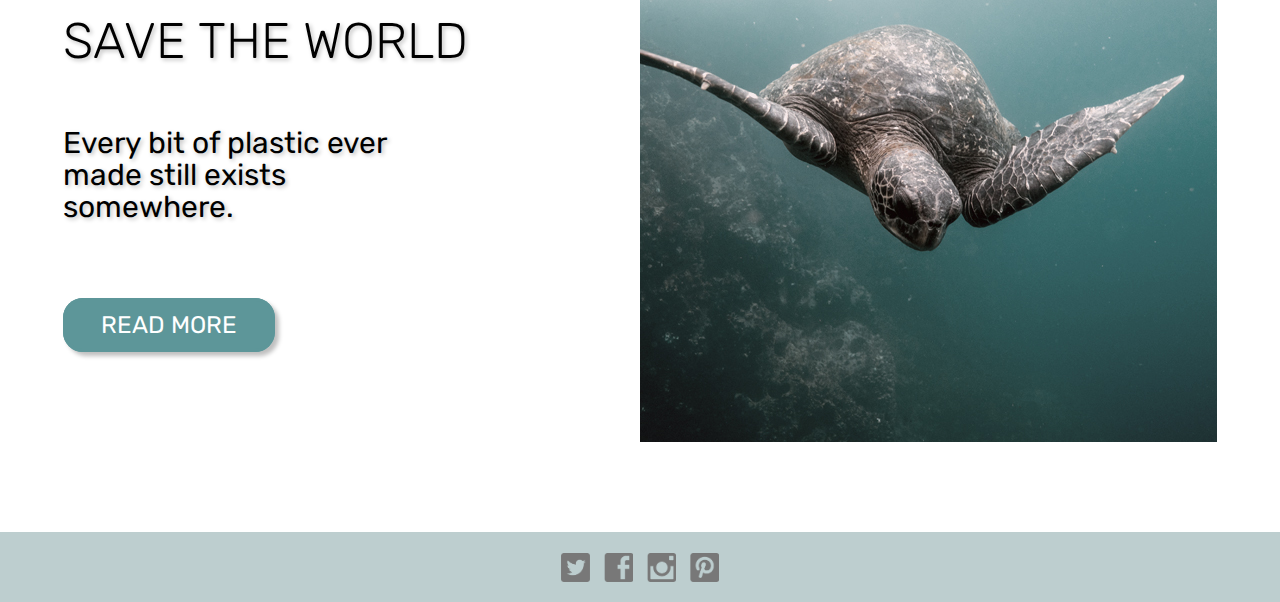
==== commit 8e9b9783: "Bætti við fjórðu mynd" ====
--- a/index.html
+++ b/index.html
@@ -70,7 +70,7 @@
                     </div>
         
                     <div class="vara">
-                        <a href="vorusida.html"><img id="mynd_2" class="vara-mynd" src="img/m2.jpg"></a>
+                        <a href="vorusida.html"><img id="mynd_2" class="vara-mynd" src="img/m3.jpg"></a>
                         <p class="vara-text">TOOTHBRUSH</p>
                         <p class="vara-text">CASE</p>
                         <p class="vara-price">$ 20</p>
@@ -78,10 +78,18 @@
                     </div>
         
                     <div class="vara">
-                        <a href="vorusida.html"><img id="mynd_3" class="vara-mynd" src="img/m3.jpg"></a>
+                        <a href="vorusida.html"><img id="mynd_3" class="vara-mynd" src="img/m2.jpg"></a>
                         <p class="vara-text">SPONGE</p>
                         <p class="vara-text">SOFT</p>
                         <p class="vara-price">$ 10</p>
+                        <div class="btn-holder"><a class="btn" href="cart.html">ADD TO CART</a></div>
+                    </div>
+
+                    <div class="vara">
+                        <a href="vorusida.html"><img id="mynd_4" class="vara-mynd" src="img/tannb_2pack.png"></a>
+                        <p class="vara-text">TWO PACK - WHITE</p>
+                        <p class="vara-text">SOFT</p>
+                        <p class="vara-price">$ 25</p>
                         <div class="btn-holder"><a class="btn" href="cart.html">ADD TO CART</a></div>
                     </div>
                 </div>
--- a/css/styles.css
+++ b/css/styles.css
@@ -269,6 +269,7 @@
     align-self: center; /* kemur í veg fyrir að myndit "strekkist" */
     height: 300px; /* Myndir voru of stórar */
     margin-bottom: 30px; /* Ýta takka aðeins frá verðinu */
+    outline: none;
 }
 
 /* Safn af vörum með verðmiða */
@@ -317,7 +318,7 @@
     }
 
     .title-button {
-        padding: 220px 0 0;
+        padding: 100px 0 0;
     }
 }
 
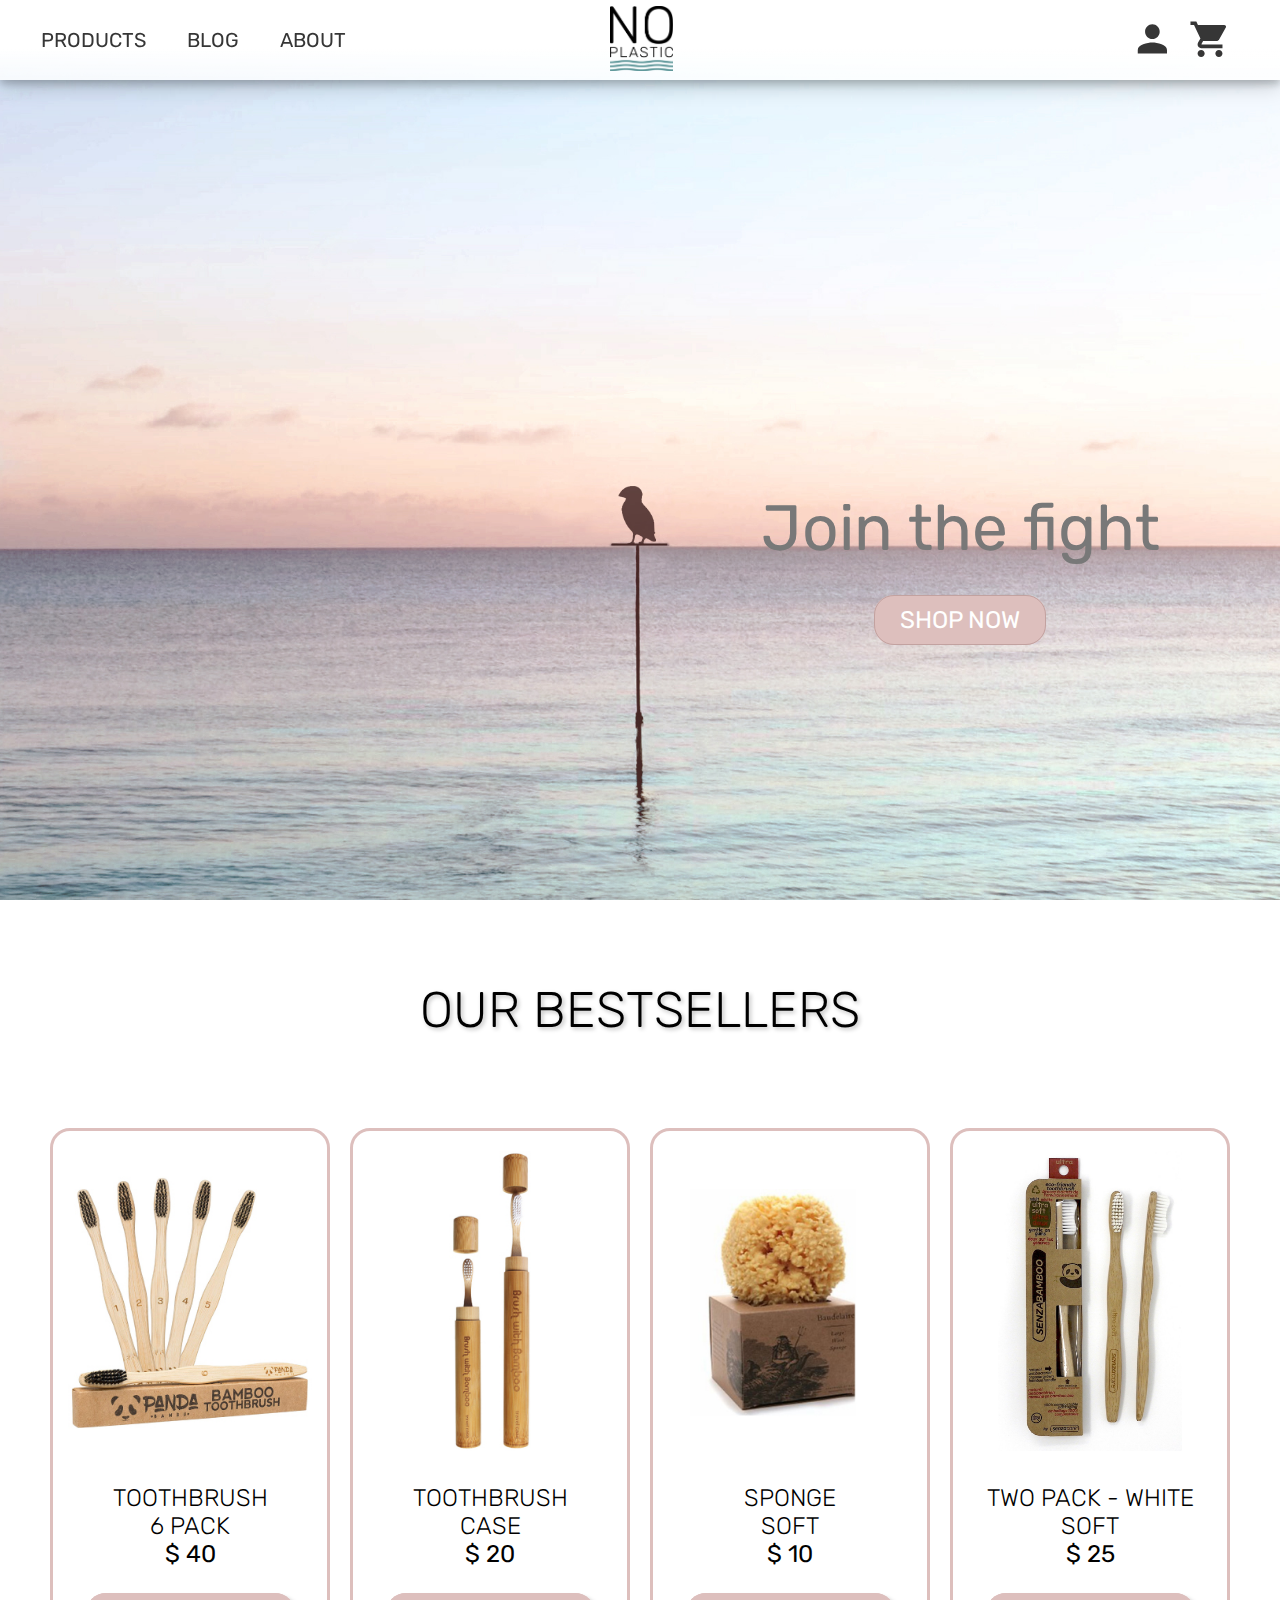
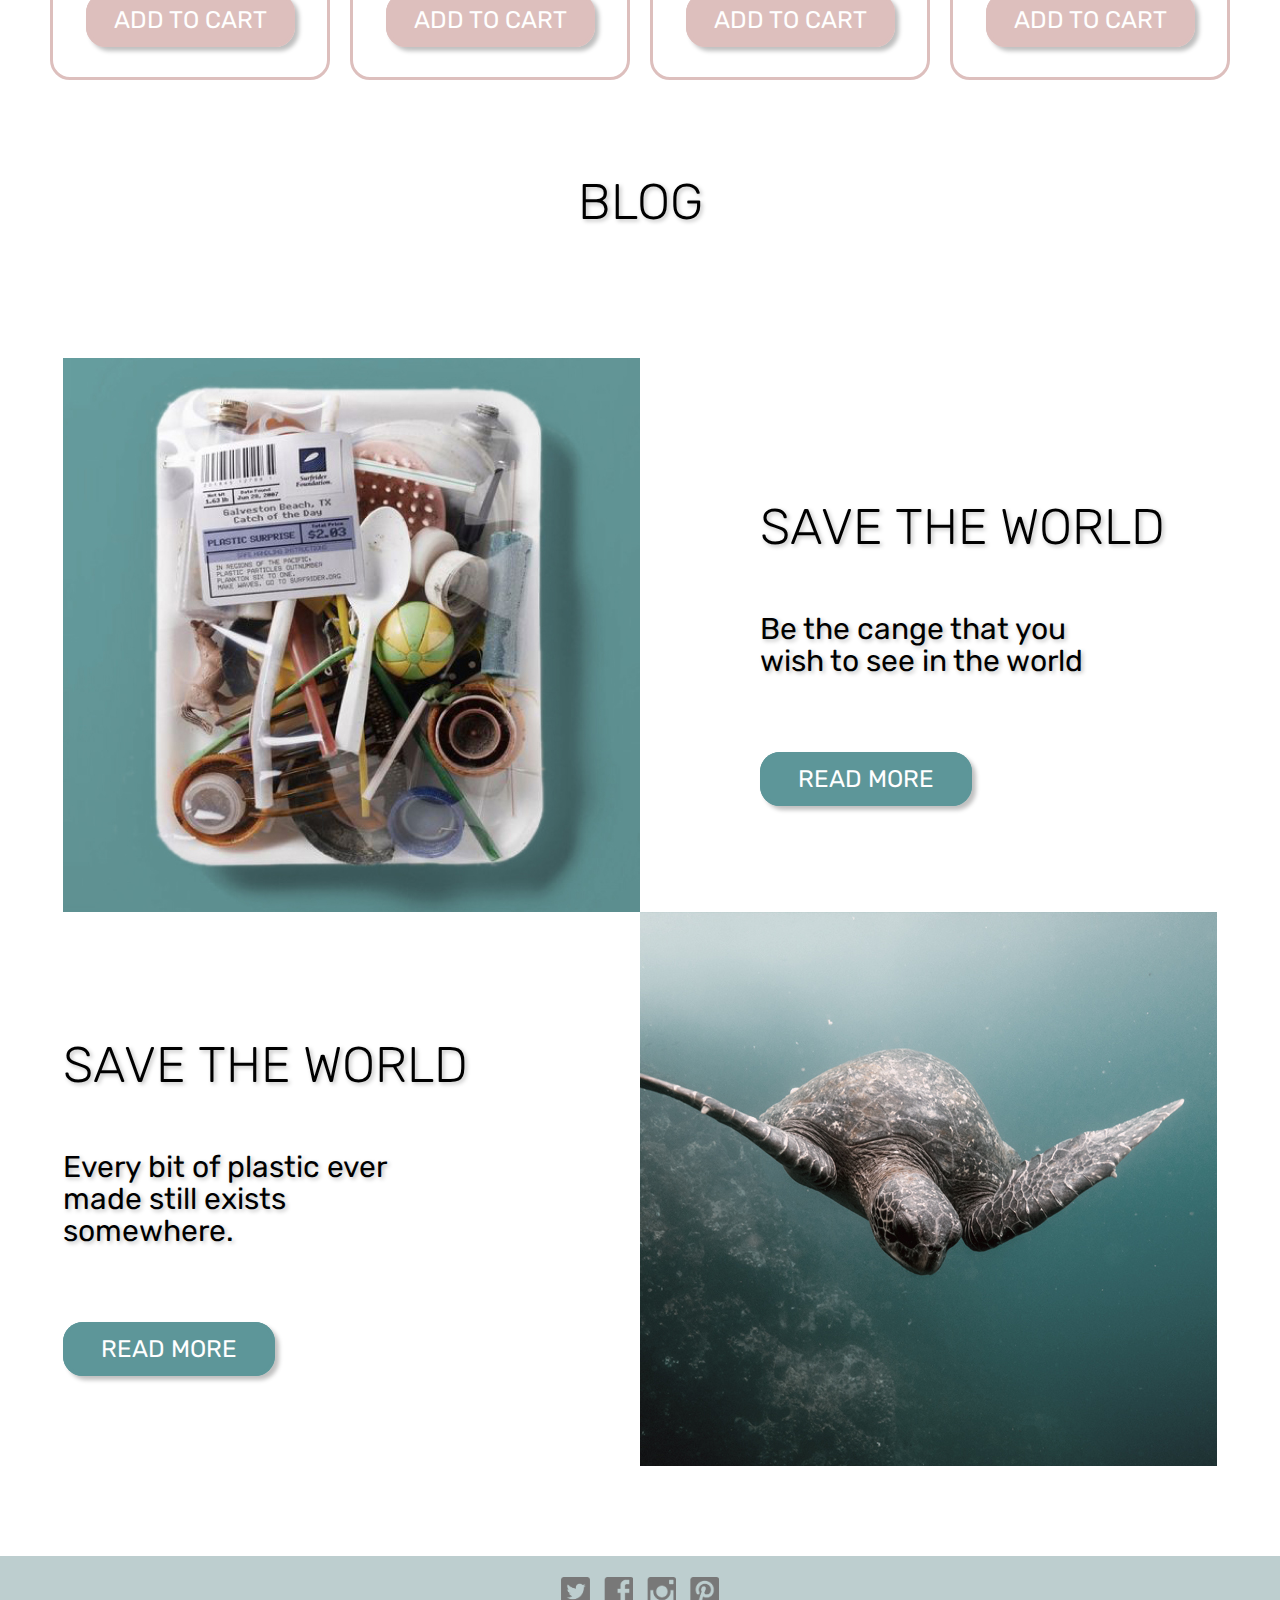
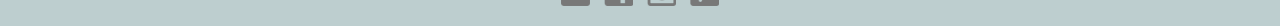
==== commit bb534881: "Forsíðuvinna" ====
--- a/index.html
+++ b/index.html
@@ -61,36 +61,40 @@
 
 
                 <div class="voru-content">
-                    <div class="vara">
-                        <a href="vorusida.html"><img id="mynd_1" class="vara-mynd" src="img/m1.jpg"></a>
-                        <p class="vara-text">TOOTHBRUSH</p>
-                        <p class="vara-text">6 PACK</p>
-                        <p class="vara-price">$ 40</p>
-                        <div class="btn-holder"><a class="btn" href="cart.html">ADD TO CART</a></div>
-                    </div>
-        
-                    <div class="vara">
-                        <a href="vorusida.html"><img id="mynd_2" class="vara-mynd" src="img/m3.jpg"></a>
-                        <p class="vara-text">TOOTHBRUSH</p>
-                        <p class="vara-text">CASE</p>
-                        <p class="vara-price">$ 20</p>
-                        <div class="btn-holder"><a class="btn" href="cart.html">ADD TO CART</a></div>
-                    </div>
-        
-                    <div class="vara">
-                        <a href="vorusida.html"><img id="mynd_3" class="vara-mynd" src="img/m2.jpg"></a>
-                        <p class="vara-text">SPONGE</p>
-                        <p class="vara-text">SOFT</p>
-                        <p class="vara-price">$ 10</p>
-                        <div class="btn-holder"><a class="btn" href="cart.html">ADD TO CART</a></div>
+                    <div class="voru-content-duo">
+                        <div class="vara">
+                            <a href="vorusida.html"><img id="mynd_1" class="vara-mynd" src="img/m1.jpg"></a>
+                            <p class="vara-text">TOOTHBRUSH</p>
+                            <p class="vara-text">6 PACK</p>
+                            <p class="vara-price">$ 40</p>
+                            <div class="btn-holder"><a class="btn" href="cart.html">ADD TO CART</a></div>
+                        </div>
+            
+                        <div class="vara">
+                            <a href="vorusida.html"><img id="mynd_2" class="vara-mynd" src="img/m3.jpg"></a>
+                            <p class="vara-text">TOOTHBRUSH</p>
+                            <p class="vara-text">CASE</p>
+                            <p class="vara-price">$ 20</p>
+                            <div class="btn-holder"><a class="btn" href="cart.html">ADD TO CART</a></div>
+                        </div>
                     </div>
 
-                    <div class="vara">
-                        <a href="vorusida.html"><img id="mynd_4" class="vara-mynd" src="img/tannb_2pack.png"></a>
-                        <p class="vara-text">TWO PACK - WHITE</p>
-                        <p class="vara-text">SOFT</p>
-                        <p class="vara-price">$ 25</p>
-                        <div class="btn-holder"><a class="btn" href="cart.html">ADD TO CART</a></div>
+                    <div class="voru-content-duo">
+                        <div class="vara">
+                            <a href="vorusida.html"><img id="mynd_3" class="vara-mynd" src="img/m2.jpg"></a>
+                            <p class="vara-text">SPONGE</p>
+                            <p class="vara-text">SOFT</p>
+                            <p class="vara-price">$ 10</p>
+                            <div class="btn-holder"><a class="btn" href="cart.html">ADD TO CART</a></div>
+                        </div>
+
+                        <div class="vara">
+                            <a href="vorusida.html"><img id="mynd_4" class="vara-mynd" src="img/tannb_2pack.png"></a>
+                            <p class="vara-text">TWO PACK - WHITE</p>
+                            <p class="vara-text">SOFT</p>
+                            <p class="vara-price">$ 25</p>
+                            <div class="btn-holder"><a class="btn" href="cart.html">ADD TO CART</a></div>
+                        </div>
                     </div>
                 </div>
 
--- a/css/styles.css
+++ b/css/styles.css
@@ -263,6 +263,15 @@
     margin: 0 7px;
 }
 
+/* Vörum skipt niður í flex */
+.voru-content-duo {
+    display: flex;
+    flex-direction: row;
+    flex-wrap: wrap;
+    justify-content: center;
+
+
+}
 
 /* Stillingar á myndum í ramma */
 .vara-mynd {
@@ -340,9 +349,7 @@
     h1.front-title-text {
         font-size: 44px;
         line-height: 60px;
-        margin-bottom: 0;
-    }
-    .btn-holder {
-        margin: 40px auto;
-    }
+        margin-bottom: 20px;
+    }
+
 }--- a/css/flex.css
+++ b/css/flex.css
@@ -23,7 +23,7 @@
     flex-direction: column;
     align-items: center;
     height: 552px;
-    width: 380px;
+    width: 280px;
     margin: 12px 10px;
 }
 
@@ -44,7 +44,7 @@
     justify-content: center;
 }
 
-/* Child af voru-content */
+/* Child af other-content */
 .info {
     display: flex;
     flex-direction: column;
